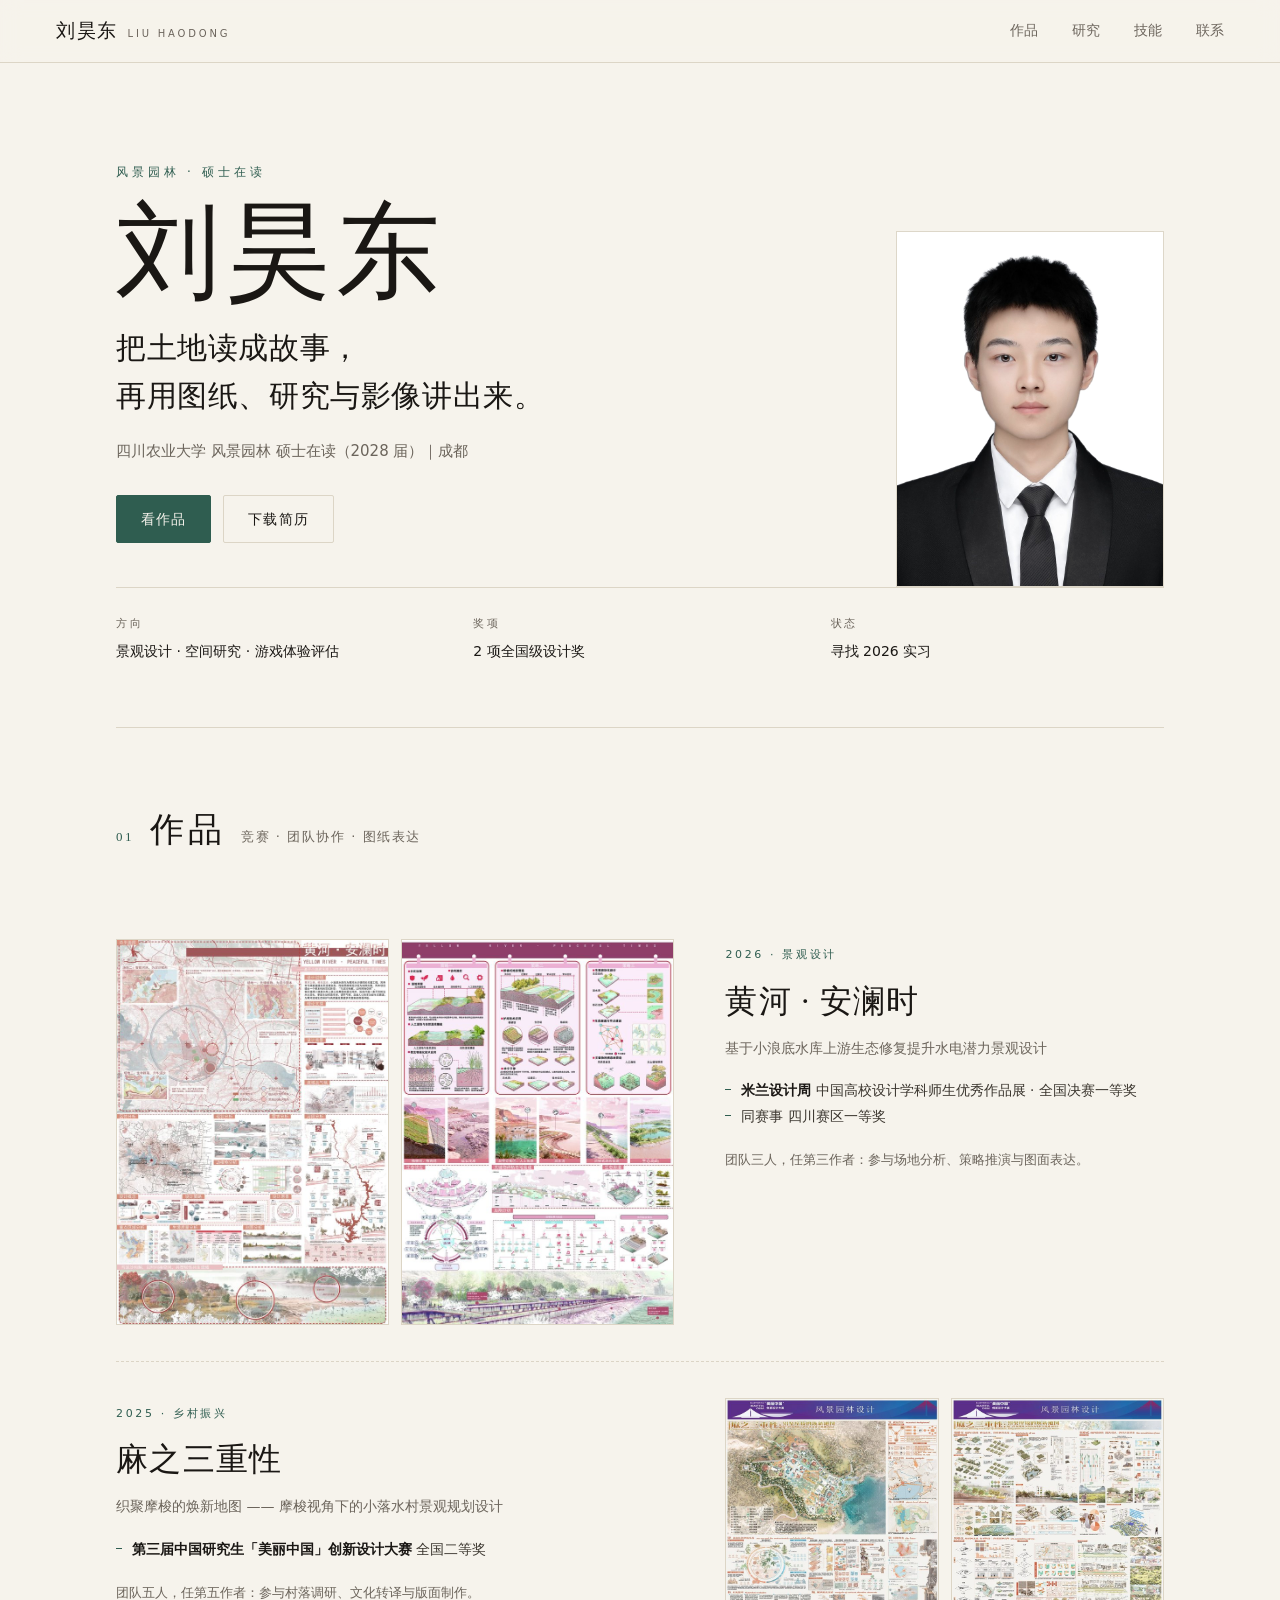
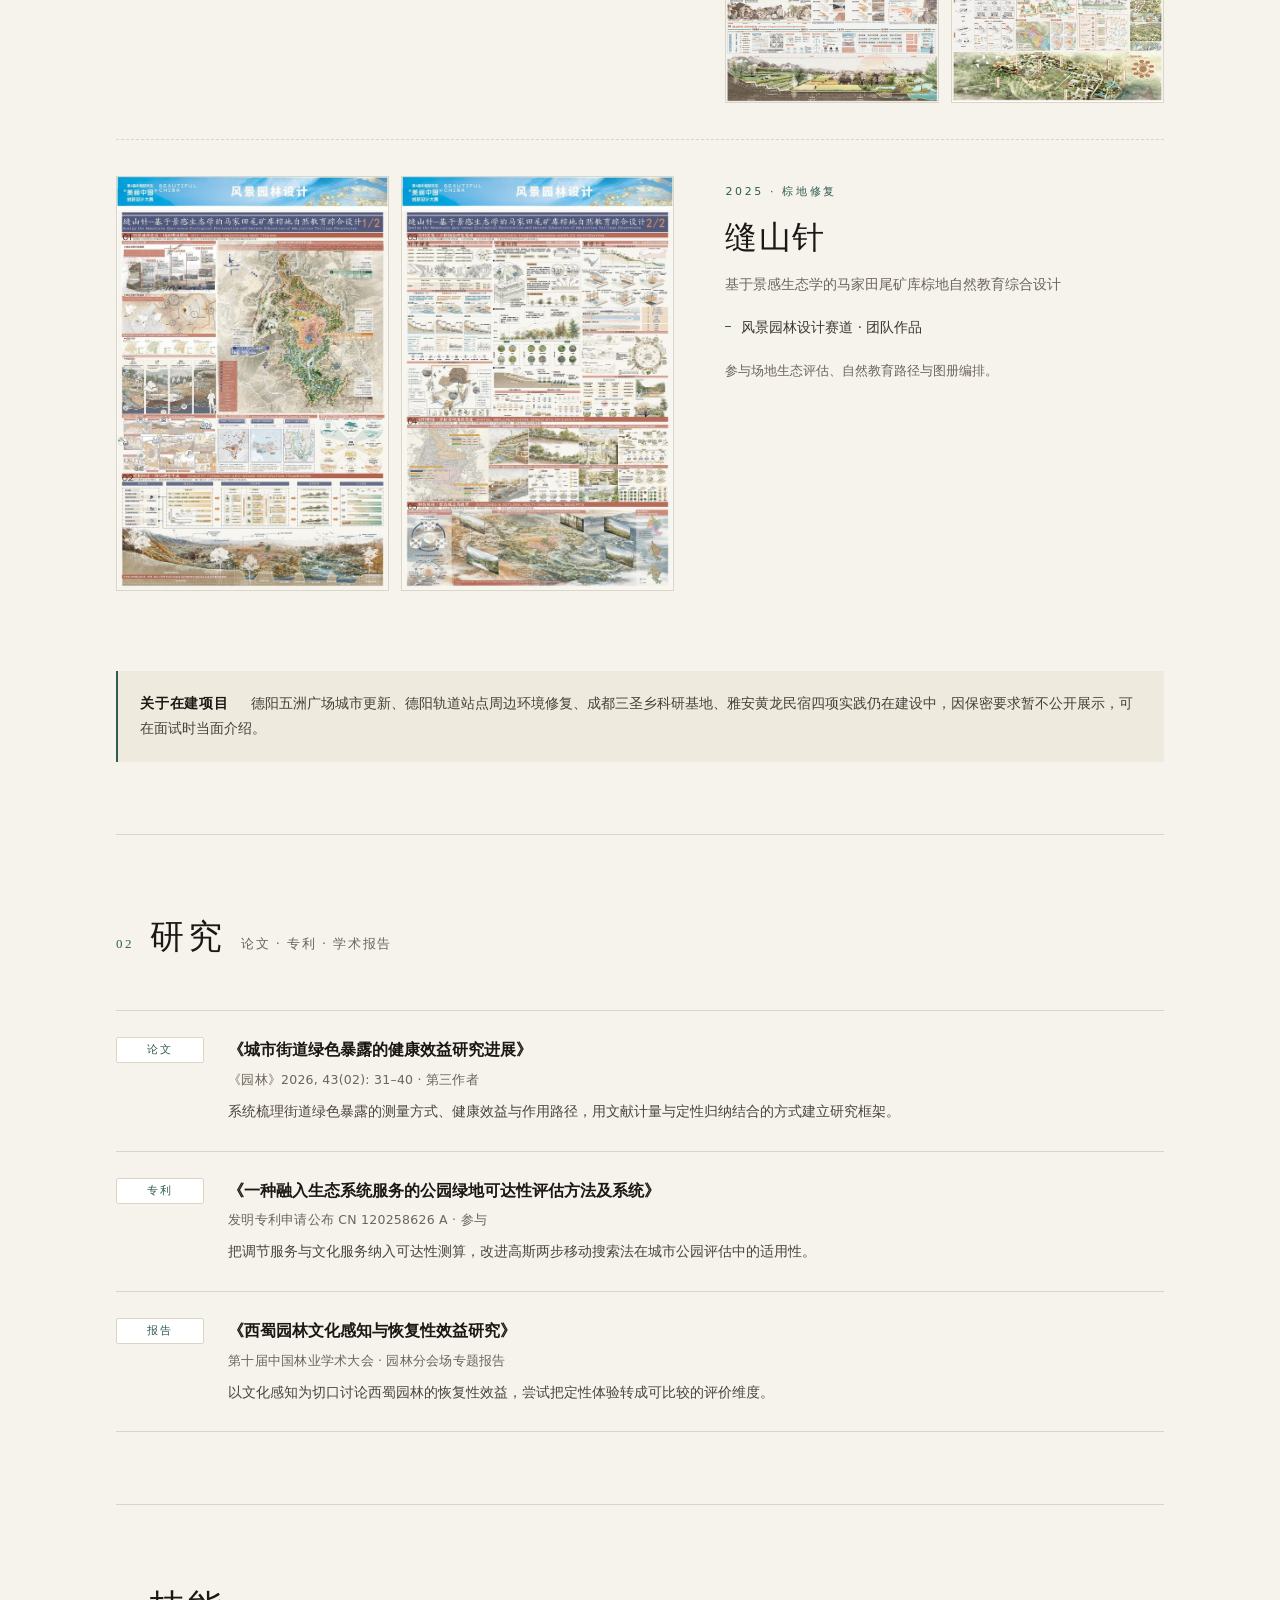
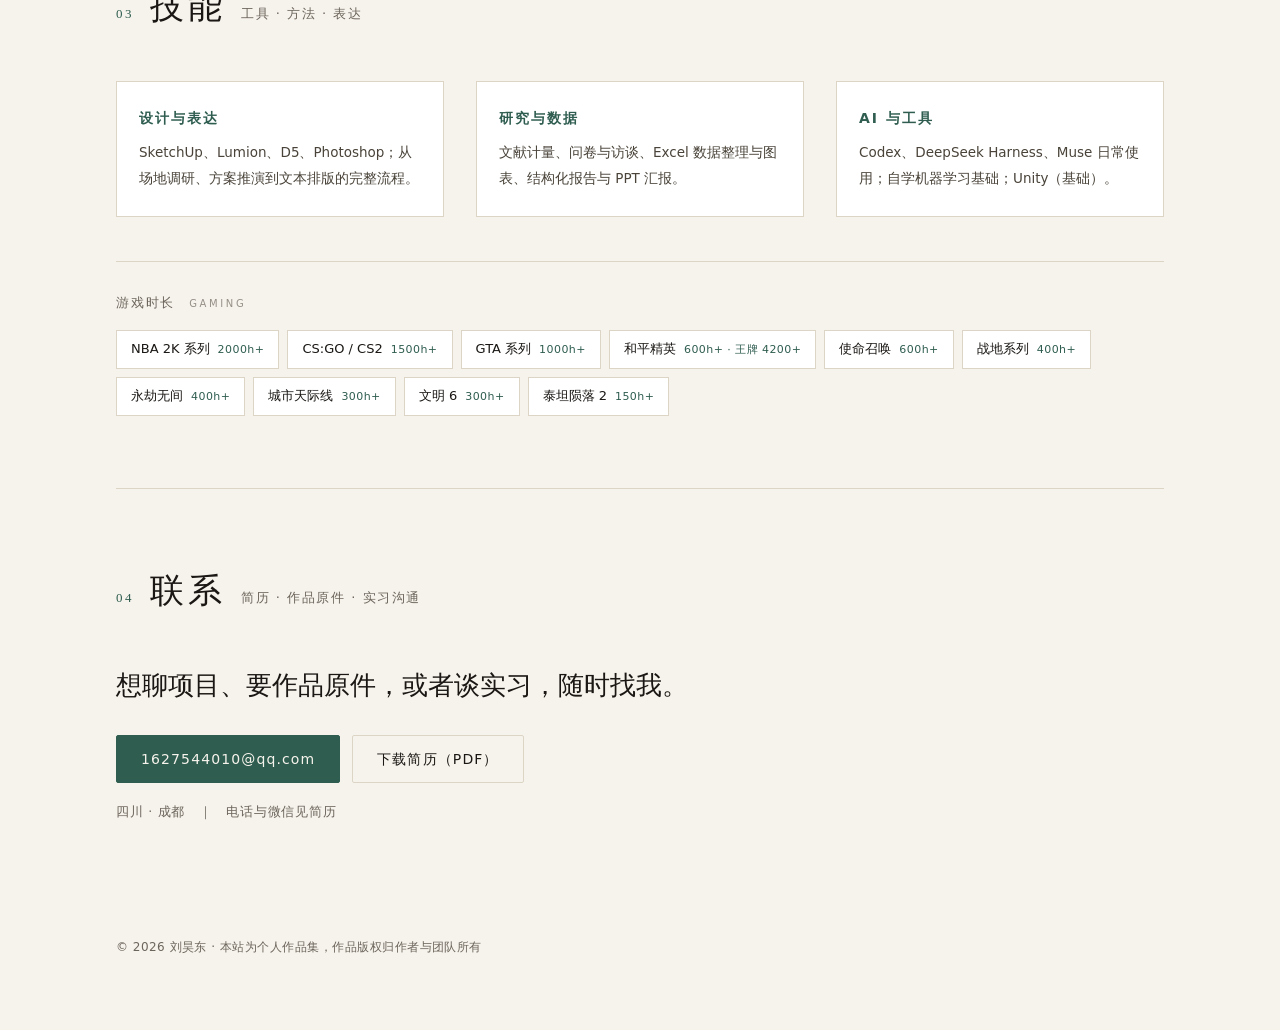
==== index.html @ 8356f374 "Add files via upload" ====
<!DOCTYPE html>
<html lang="zh-CN">
<head>
<meta charset="utf-8">
<meta name="viewport" content="width=device-width, initial-scale=1">
<title>刘昊东｜作品集 · 景观设计 / 空间研究</title>
<meta name="description" content="刘昊东，四川农业大学风景园林硕士在读。米兰设计周全国一等奖、中国研究生「美丽中国」创新设计大赛全国二等奖。作品集与研究成果。">
<meta name="author" content="刘昊东">
<meta property="og:title" content="刘昊东｜作品集">
<meta property="og:description" content="风景园林 · 景观设计 / 空间研究 / 游戏体验评估">
<meta property="og:type" content="website">
<link rel="icon" href="data:image/svg+xml,%3Csvg xmlns='http://www.w3.org/2000/svg' viewBox='0 0 32 32'%3E%3Crect width='32' height='32' fill='%232f5d50'/%3E%3Ctext x='16' y='22' font-size='16' text-anchor='middle' fill='%23f6f3ec' font-family='serif'%3E刘%3C/text%3E%3C/svg%3E">
<link rel="stylesheet" href="assets/css/style.css">
<script>document.documentElement.className += " js";</script>
</head>
<body>

<header class="topbar">
  <a class="brand" href="#top">刘昊东<em>LIU HAODONG</em></a>
  <nav>
    <a href="#works">作品</a>
    <a href="#research">研究</a>
    <a href="#skills">技能</a>
    <a href="#contact">联系</a>
  </nav>
</header>

<main id="top">

  <section class="hero">
    <div class="hero-grid">
      <div class="hero-text">
        <p class="kicker">风景园林 · 硕士在读</p>
        <h1>刘昊东</h1>
        <p class="lede">把土地读成故事，<br>再用图纸、研究与影像讲出来。</p>
        <p class="sub">四川农业大学 风景园林 硕士在读（2028 届）｜成都</p>
        <div class="hero-actions">
          <a class="btn" href="#works">看作品</a>
          <a class="btn ghost" href="assets/resume.pdf">下载简历</a>
        </div>
      </div>
      <figure class="hero-portrait">
        <img src="assets/img/portrait.jpg" alt="刘昊东肖像" width="800" height="1064">
      </figure>
    </div>
    <dl class="facts">
      <div><dt>方向</dt><dd>景观设计 · 空间研究 · 游戏体验评估</dd></div>
      <div><dt>奖项</dt><dd>2 项全国级设计奖</dd></div>
      <div><dt>状态</dt><dd>寻找 2026 实习</dd></div>
    </dl>
  </section>

  <section id="works" class="section">
    <header class="sec-head">
      <span class="num">01</span>
      <h2>作品</h2>
      <p>竞赛 · 团队协作 · 图纸表达</p>
    </header>

    <article class="work reveal">
      <div class="work-media">
        <figure><img src="assets/img/w/huanghe-1.jpg" data-full="assets/img/huanghe-1.jpg" alt="《黄河·安澜时》展板一"></figure>
        <figure><img src="assets/img/w/huanghe-2.jpg" data-full="assets/img/huanghe-2.jpg" alt="《黄河·安澜时》展板二" loading="lazy"></figure>
      </div>
      <div class="work-body">
        <p class="work-year">2026 · 景观设计</p>
        <h3>黄河 · 安澜时</h3>
        <p class="work-sub">基于小浪底水库上游生态修复提升水电潜力景观设计</p>
        <ul class="awards">
          <li><b>米兰设计周</b> 中国高校设计学科师生优秀作品展 · 全国决赛一等奖</li>
          <li>同赛事 四川赛区一等奖</li>
        </ul>
        <p class="work-note">团队三人，任第三作者：参与场地分析、策略推演与图面表达。</p>
      </div>
    </article>

    <article class="work reveal">
      <div class="work-media">
        <figure><img src="assets/img/w/hemp-1.jpg" data-full="assets/img/hemp-1.jpg" alt="《麻之三重性》展板一" loading="lazy"></figure>
        <figure><img src="assets/img/w/hemp-2.jpg" data-full="assets/img/hemp-2.jpg" alt="《麻之三重性》展板二" loading="lazy"></figure>
      </div>
      <div class="work-body">
        <p class="work-year">2025 · 乡村振兴</p>
        <h3>麻之三重性</h3>
        <p class="work-sub">织聚摩梭的焕新地图 —— 摩梭视角下的小落水村景观规划设计</p>
        <ul class="awards">
          <li><b>第三届中国研究生「美丽中国」创新设计大赛</b> 全国二等奖</li>
        </ul>
        <p class="work-note">团队五人，任第五作者：参与村落调研、文化转译与版面制作。</p>
      </div>
    </article>

    <article class="work reveal">
      <div class="work-media">
        <figure><img src="assets/img/w/seam-1.jpg" data-full="assets/img/seam-1.jpg" alt="《缝山针》展板一" loading="lazy"></figure>
        <figure><img src="assets/img/w/seam-2.jpg" data-full="assets/img/seam-2.jpg" alt="《缝山针》展板二" loading="lazy"></figure>
      </div>
      <div class="work-body">
        <p class="work-year">2025 · 棕地修复</p>
        <h3>缝山针</h3>
        <p class="work-sub">基于景感生态学的马家田尾矿库棕地自然教育综合设计</p>
        <ul class="awards">
          <li>风景园林设计赛道 · 团队作品</li>
        </ul>
        <p class="work-note">参与场地生态评估、自然教育路径与图册编排。</p>
      </div>
    </article>

    <p class="notice">
      <b>关于在建项目</b>　德阳五洲广场城市更新、德阳轨道站点周边环境修复、成都三圣乡科研基地、雅安黄龙民宿四项实践仍在建设中，因保密要求暂不公开展示，可在面试时当面介绍。
    </p>
  </section>

  <section id="research" class="section">
    <header class="sec-head">
      <span class="num">02</span>
      <h2>研究</h2>
      <p>论文 · 专利 · 学术报告</p>
    </header>

    <ul class="papers">
      <li class="reveal">
        <span class="tag">论文</span>
        <div>
          <p class="paper-title">《城市街道绿色暴露的健康效益研究进展》</p>
          <p class="paper-meta">《园林》2026, 43(02): 31–40 · 第三作者</p>
          <p class="paper-desc">系统梳理街道绿色暴露的测量方式、健康效益与作用路径，用文献计量与定性归纳结合的方式建立研究框架。</p>
        </div>
      </li>
      <li class="reveal">
        <span class="tag">专利</span>
        <div>
          <p class="paper-title">《一种融入生态系统服务的公园绿地可达性评估方法及系统》</p>
          <p class="paper-meta">发明专利申请公布 CN 120258626 A · 参与</p>
          <p class="paper-desc">把调节服务与文化服务纳入可达性测算，改进高斯两步移动搜索法在城市公园评估中的适用性。</p>
        </div>
      </li>
      <li class="reveal">
        <span class="tag">报告</span>
        <div>
          <p class="paper-title">《西蜀园林文化感知与恢复性效益研究》</p>
          <p class="paper-meta">第十届中国林业学术大会 · 园林分会场专题报告</p>
          <p class="paper-desc">以文化感知为切口讨论西蜀园林的恢复性效益，尝试把定性体验转成可比较的评价维度。</p>
        </div>
      </li>
    </ul>
  </section>

  <section id="skills" class="section">
    <header class="sec-head">
      <span class="num">03</span>
      <h2>技能</h2>
      <p>工具 · 方法 · 表达</p>
    </header>

    <div class="skill-grid">
      <div class="skill reveal">
        <h4>设计与表达</h4>
        <p>SketchUp、Lumion、D5、Photoshop；从场地调研、方案推演到文本排版的完整流程。</p>
      </div>
      <div class="skill reveal">
        <h4>研究与数据</h4>
        <p>文献计量、问卷与访谈、Excel 数据整理与图表、结构化报告与 PPT 汇报。</p>
      </div>
      <div class="skill reveal">
        <h4>AI 与工具</h4>
        <p>Codex、DeepSeek Harness、Muse 日常使用；自学机器学习基础；Unity（基础）。</p>
      </div>
    </div>

    <div class="games reveal">
      <h5>游戏时长 <em>GAMING</em></h5>
      <ul class="chips">
        <li>NBA 2K 系列 <span>2000h+</span></li>
        <li>CS:GO / CS2 <span>1500h+</span></li>
        <li>GTA 系列 <span>1000h+</span></li>
        <li>和平精英 <span>600h+ · 王牌 4200+</span></li>
        <li>使命召唤 <span>600h+</span></li>
        <li>战地系列 <span>400h+</span></li>
        <li>永劫无间 <span>400h+</span></li>
        <li>城市天际线 <span>300h+</span></li>
        <li>文明 6 <span>300h+</span></li>
        <li>泰坦陨落 2 <span>150h+</span></li>
      </ul>
    </div>
  </section>

  <section id="contact" class="section contact">
    <header class="sec-head">
      <span class="num">04</span>
      <h2>联系</h2>
      <p>简历 · 作品原件 · 实习沟通</p>
    </header>
    <p class="contact-lede">想聊项目、要作品原件，或者谈实习，随时找我。</p>
    <div class="contact-actions">
      <a class="btn" href="mailto:1627544010@qq.com">1627544010@qq.com</a>
      <a class="btn ghost" href="assets/resume.pdf">下载简历（PDF）</a>
    </div>
    <p class="contact-meta">四川 · 成都　｜　电话与微信见简历</p>
  </section>

</main>

<footer>
  <p>© 2026 刘昊东 · 本站为个人作品集，作品版权归作者与团队所有</p>
</footer>

<div class="lightbox" id="lightbox" aria-hidden="true">
  <button class="lb-close" aria-label="关闭">×</button>
  <img alt="">
</div>

<script src="assets/js/main.js"></script>
</body>
</html>
---- assets/css/style.css ----
/* ===========================================================
   刘昊东 · 作品集
   静态单页，无依赖，可直接部署到 GitHub Pages
   =========================================================== */

:root{
  --paper:#f6f3ec;
  --paper-2:#efeade;
  --ink:#1a1714;
  --muted:#6c655c;
  --accent:#2f5d50;
  --line:#dcd5c6;
  --serif:"Songti SC","Noto Serif SC","Source Han Serif SC","SimSun",serif;
  --sans:"PingFang SC","Microsoft YaHei","Hiragino Sans GB",system-ui,-apple-system,"Segoe UI",sans-serif;
  --w:1160px;
}

*{box-sizing:border-box}
html{scroll-behavior:smooth}
body{
  margin:0;background:var(--paper);color:var(--ink);
  font-family:var(--sans);font-size:16px;line-height:1.75;
  -webkit-font-smoothing:antialiased;
}
img{display:block;max-width:100%}
a{color:inherit;text-decoration:none}
::selection{background:var(--accent);color:var(--paper)}

/* ---------- 顶栏 ---------- */
.topbar{
  position:sticky;top:0;z-index:50;
  display:flex;align-items:center;justify-content:space-between;
  padding:14px clamp(20px,5vw,56px);
  background:rgba(246,243,236,.86);
  backdrop-filter:saturate(1.2) blur(10px);
  border-bottom:1px solid var(--line);
}
.brand{font-family:var(--serif);font-size:19px;letter-spacing:.08em}
.brand em{
  font-family:var(--sans);font-style:normal;font-size:10px;letter-spacing:.28em;
  color:var(--muted);margin-left:10px;
}
.topbar nav{display:flex;gap:clamp(14px,3vw,34px);font-size:14px}
.topbar nav a{color:var(--muted);padding:4px 0;border-bottom:1px solid transparent;transition:.2s}
.topbar nav a:hover{color:var(--ink);border-bottom-color:var(--accent)}

/* ---------- 容器 ---------- */
main{max-width:var(--w);margin:0 auto;padding:0 clamp(20px,5vw,56px)}

/* ---------- 首屏 ---------- */
.hero{padding:clamp(56px,11vh,120px) 0 clamp(40px,7vh,80px);border-bottom:1px solid var(--line)}
.hero-grid{
  display:grid;grid-template-columns:minmax(0,1fr) 268px;
  gap:clamp(24px,5vw,64px);align-items:end;
}
.hero-portrait{margin:0;justify-self:end;width:100%;max-width:268px;text-align:right}
.hero-portrait img{
  width:100%;height:auto;border:1px solid var(--line);
  filter:grayscale(12%) contrast(1.02);
}
.kicker{
  font-size:12px;letter-spacing:.32em;color:var(--accent);
  text-transform:uppercase;margin:0 0 18px;
}
.hero h1{
  font-family:var(--serif);font-weight:500;
  font-size:clamp(52px,11vw,104px);line-height:.98;letter-spacing:.06em;
  margin:0 0 22px;
}
.lede{
  font-family:var(--serif);
  font-size:clamp(21px,3.2vw,30px);line-height:1.6;margin:0 0 18px;
  letter-spacing:.02em;
}
.sub{color:var(--muted);font-size:15px;margin:0 0 30px}

.hero-actions{display:flex;gap:12px;flex-wrap:wrap;margin-bottom:44px}
.btn{
  display:inline-block;padding:11px 24px;border-radius:2px;
  background:var(--accent);color:var(--paper);font-size:14px;letter-spacing:.08em;
  border:1px solid var(--accent);transition:.22s;
}
.btn:hover{background:#254a40;border-color:#254a40;transform:translateY(-1px)}
.btn.ghost{background:transparent;color:var(--ink);border-color:var(--line)}
.btn.ghost:hover{background:var(--paper-2);border-color:var(--muted);color:var(--ink)}

.facts{
  display:grid;grid-template-columns:repeat(3,1fr);gap:24px;
  margin:0;padding-top:26px;border-top:1px solid var(--line);
}
.facts dt{font-size:11px;letter-spacing:.24em;color:var(--muted);margin-bottom:6px}
.facts dd{margin:0;font-size:14px}

/* ---------- 区块 ---------- */
.section{padding:clamp(56px,8vh,96px) 0;border-bottom:1px solid var(--line)}
.sec-head{display:flex;align-items:baseline;gap:16px;margin-bottom:44px;flex-wrap:wrap}
.sec-head .num{
  font-family:var(--serif);font-size:13px;color:var(--accent);letter-spacing:.2em;
}
.sec-head h2{
  font-family:var(--serif);font-weight:500;font-size:clamp(26px,4vw,34px);
  margin:0;letter-spacing:.1em;
}
.sec-head p{margin:0;color:var(--muted);font-size:13px;letter-spacing:.12em}

/* ---------- 作品 ---------- */
.work{
  display:grid;grid-template-columns:1.12fr .88fr;gap:clamp(24px,4vw,56px);
  align-items:start;padding:36px 0;} 
.work + .work{border-top:1px dashed var(--line)}
.work-media{display:grid;grid-template-columns:1fr 1fr;gap:12px}
.work-media figure{
  margin:0;overflow:hidden;border:1px solid var(--line);background:#fff;
  cursor:zoom-in;
}
.work-media img{
  width:100%;height:auto;transition:transform .5s ease, filter .3s;
}
.work-media figure:hover img{transform:scale(1.03)}
.work-body{padding-top:6px}
.work-year{font-size:11px;letter-spacing:.24em;color:var(--accent);margin:0 0 8px}
.work-body h3{
  font-family:var(--serif);font-weight:500;font-size:clamp(24px,3.4vw,32px);
  margin:0 0 8px;letter-spacing:.04em;
}
.work-sub{margin:0 0 18px;color:var(--muted);font-size:14px;line-height:1.7}
.awards{list-style:none;margin:0 0 18px;padding:0;font-size:13.5px;line-height:1.9}
.awards li{position:relative;padding-left:16px;color:#3a352e}
.awards li::before{content:"";position:absolute;left:0;top:.8em;width:6px;height:1px;background:var(--accent)}
.awards b{font-weight:600;color:var(--ink)}
.work-note{margin:0;font-size:13px;color:var(--muted);line-height:1.8}

/* 交替：偶数作品图在右 */
.work:nth-of-type(even) .work-media{order:2}

/* 保密说明 */
.notice{
  margin:44px 0 0;padding:20px 22px;background:var(--paper-2);
  border-left:2px solid var(--accent);font-size:13.5px;line-height:1.9;color:#45403a;
}
.notice b{display:inline-block;margin-right:8px;color:var(--ink);letter-spacing:.06em}

/* ---------- 研究 ---------- */
.papers{list-style:none;margin:0;padding:0}
.papers li{
  display:grid;grid-template-columns:88px 1fr;gap:24px;
  padding:26px 0;border-top:1px solid var(--line);
}
.papers li:last-child{border-bottom:1px solid var(--line)}
.tag{
  font-size:11px;letter-spacing:.18em;color:var(--accent);
  border:1px solid var(--line);border-radius:2px;
  height:26px;line-height:24px;text-align:center;background:#fff;
}
.paper-title{margin:0 0 6px;font-size:16px;font-weight:600;line-height:1.6}
.paper-meta{margin:0 0 8px;font-size:12.5px;color:var(--muted);letter-spacing:.02em}
.paper-desc{margin:0;font-size:14px;color:#4a443d;line-height:1.85}

/* ---------- 技能 ---------- */
.skill-grid{display:grid;grid-template-columns:repeat(3,1fr);gap:clamp(16px,2.5vw,32px)}
.skill{padding:24px 22px;background:#fff;border:1px solid var(--line)}
.skill h4{margin:0 0 10px;font-size:14px;letter-spacing:.14em;color:var(--accent)}
.skill p{margin:0;font-size:13.5px;line-height:1.9;color:#494339}

.games{margin-top:44px;padding-top:30px;border-top:1px solid var(--line)}
.games h5{margin:0 0 16px;font-size:13px;letter-spacing:.14em;color:var(--muted);font-weight:500}
.games h5 em{font-style:normal;font-size:10px;letter-spacing:.26em;margin-left:8px;opacity:.7}
.chips{list-style:none;margin:0;padding:0;display:flex;flex-wrap:wrap;gap:8px}
.chips li{
  font-size:13px;padding:7px 14px;background:#fff;border:1px solid var(--line);
  display:flex;gap:8px;align-items:baseline;
}
.chips li span{font-size:11px;color:var(--accent);letter-spacing:.04em}

/* ---------- 联系 ---------- */
.contact{border-bottom:none}
.contact-lede{font-family:var(--serif);font-size:clamp(20px,3vw,26px);margin:0 0 26px;line-height:1.7}
.contact-actions{display:flex;gap:12px;flex-wrap:wrap;margin-bottom:18px}
.contact-meta{margin:0;font-size:12.5px;color:var(--muted);letter-spacing:.06em}

footer{
  max-width:var(--w);margin:0 auto;padding:30px clamp(20px,5vw,56px) 60px;
  color:var(--muted);font-size:12px;letter-spacing:.04em;
}

/* ---------- 图片灯箱 ---------- */
.lightbox{
  position:fixed;inset:0;z-index:100;display:none;
  background:rgba(14,12,10,.94);padding:4vh 4vw;
  align-items:center;justify-content:center;
}
.lightbox.on{display:flex}
.lightbox img{max-width:100%;max-height:92vh;box-shadow:0 20px 60px rgba(0,0,0,.5)}
.lb-close{
  position:absolute;top:18px;right:26px;background:none;border:none;
  color:#fff;font-size:34px;line-height:1;cursor:pointer;opacity:.7;
}
.lb-close:hover{opacity:1}

/* ---------- 出现动画（仅在 JS 可用时隐藏，避免无脚本时内容不可见） ---------- */
.js .reveal{opacity:0;transform:translateY(18px);transition:opacity .7s ease,transform .7s ease}
.js .reveal.in{opacity:1;transform:none}

/* ---------- 响应式 ---------- */
@media (max-width:900px){
  .hero-grid{grid-template-columns:1fr;align-items:start}
  .hero-portrait{order:-1;justify-self:start;max-width:180px;margin-bottom:6px}
  .work{grid-template-columns:1fr;gap:20px}
  .work:nth-of-type(even) .work-media{order:0}
  .facts{grid-template-columns:1fr;gap:14px}
  .skill-grid{grid-template-columns:1fr}
  .papers li{grid-template-columns:1fr;gap:10px}
  .tag{width:88px}
}
@media (max-width:560px){
  .topbar{display:block;padding:10px 18px}
  .brand{display:block;margin-bottom:4px}
  .topbar nav{display:flex;justify-content:space-between;gap:0;font-size:12.5px;width:auto}
  .brand em{display:none}
  .hero h1{letter-spacing:.02em}
  .work-media{grid-template-columns:1fr}
  .work-media figure:last-child{display:none}
}

@media (prefers-reduced-motion:reduce){
  html{scroll-behavior:auto}
  .reveal{opacity:1;transform:none;transition:none}
  .work-media img{transition:none}
}

/* ---------- 打印 ---------- */
@media print{
  .topbar,.hero-actions,.lightbox,footer{display:none}
  body{background:#fff}
  .work{page-break-inside:avoid}
  .reveal{opacity:1;transform:none}
}
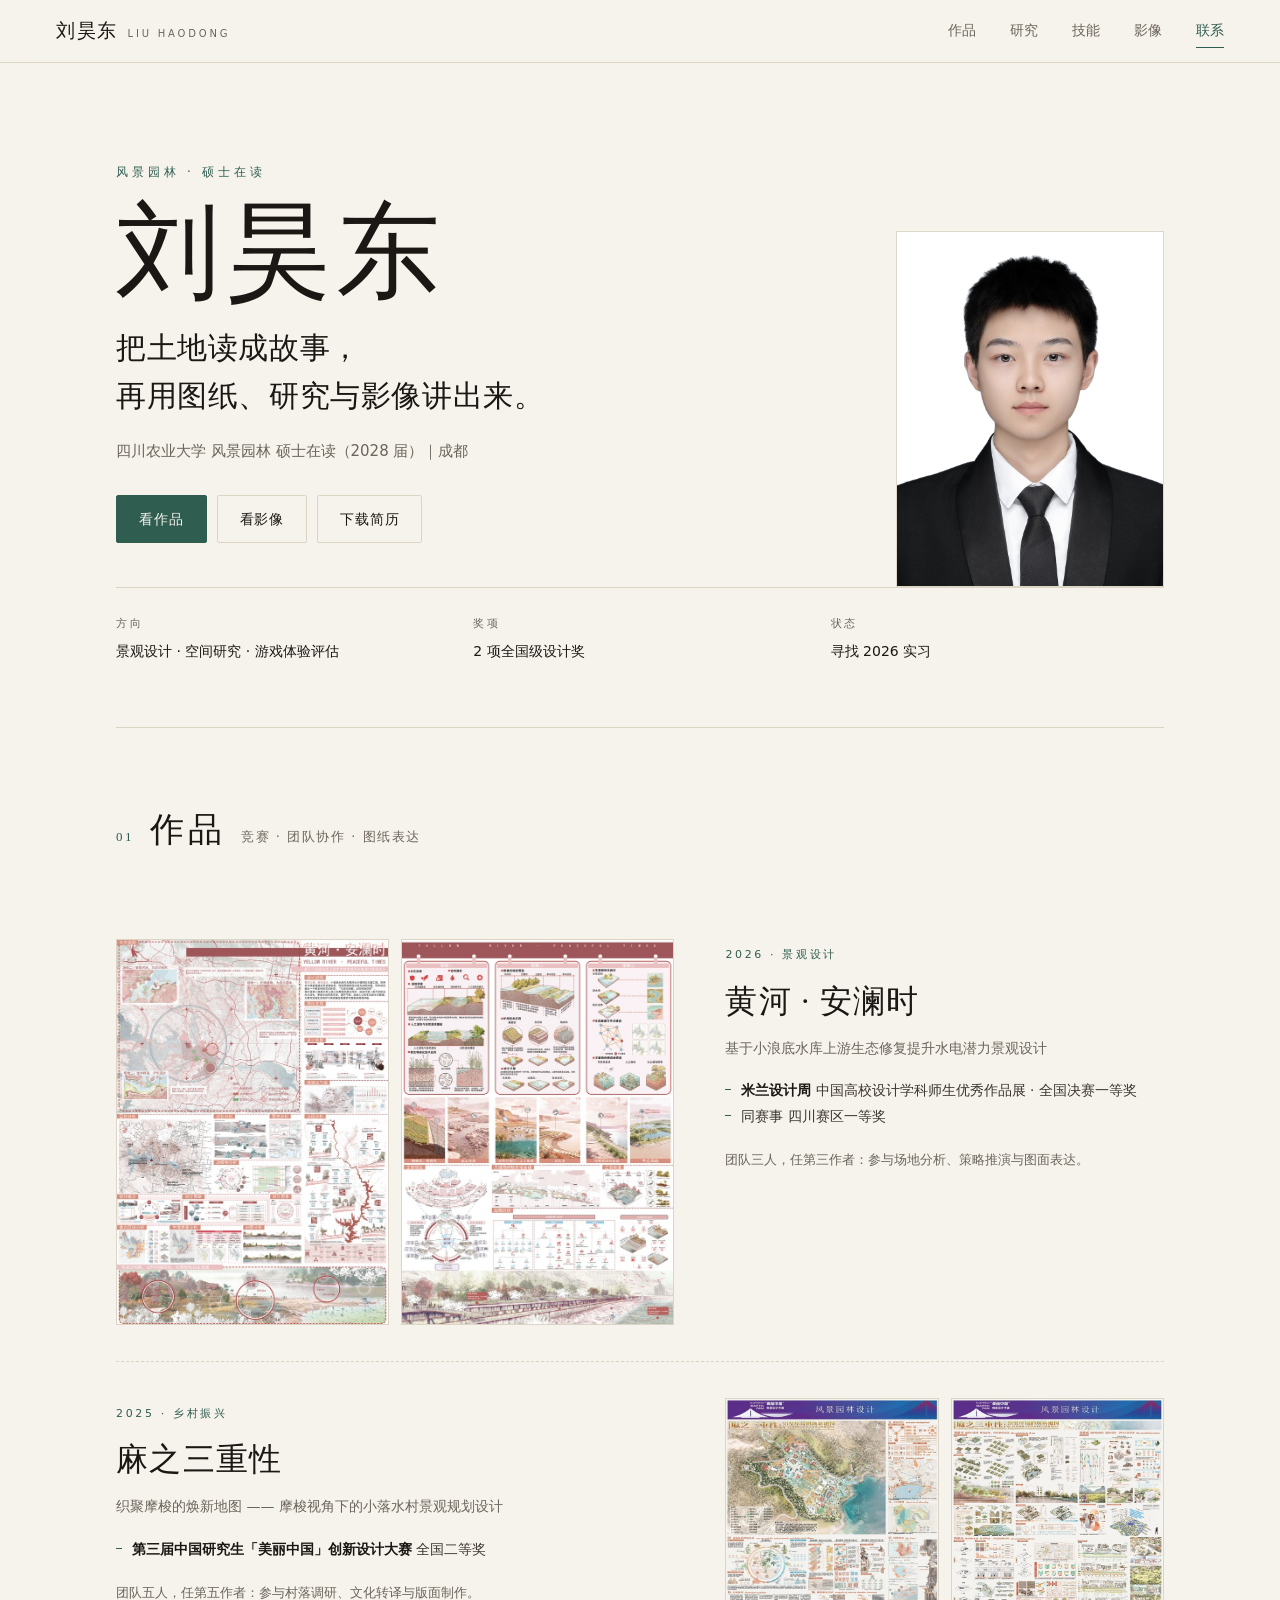
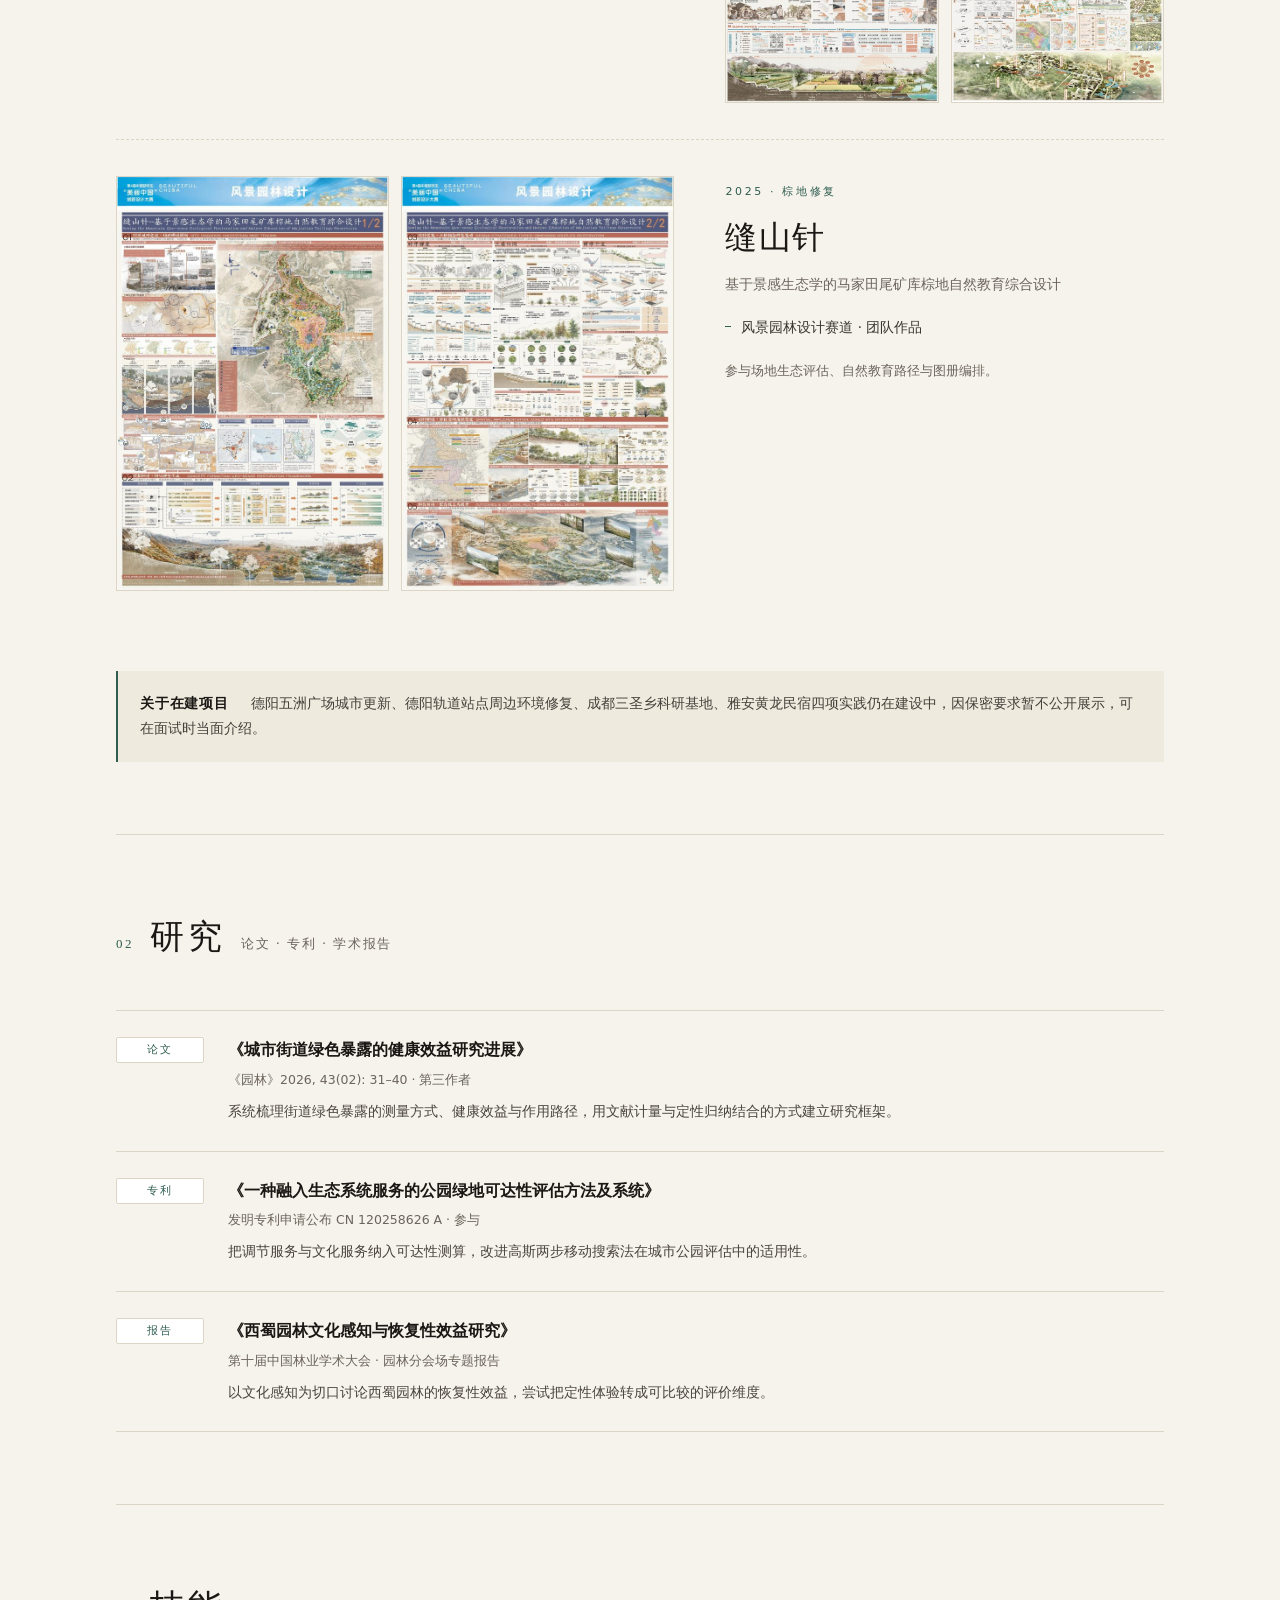
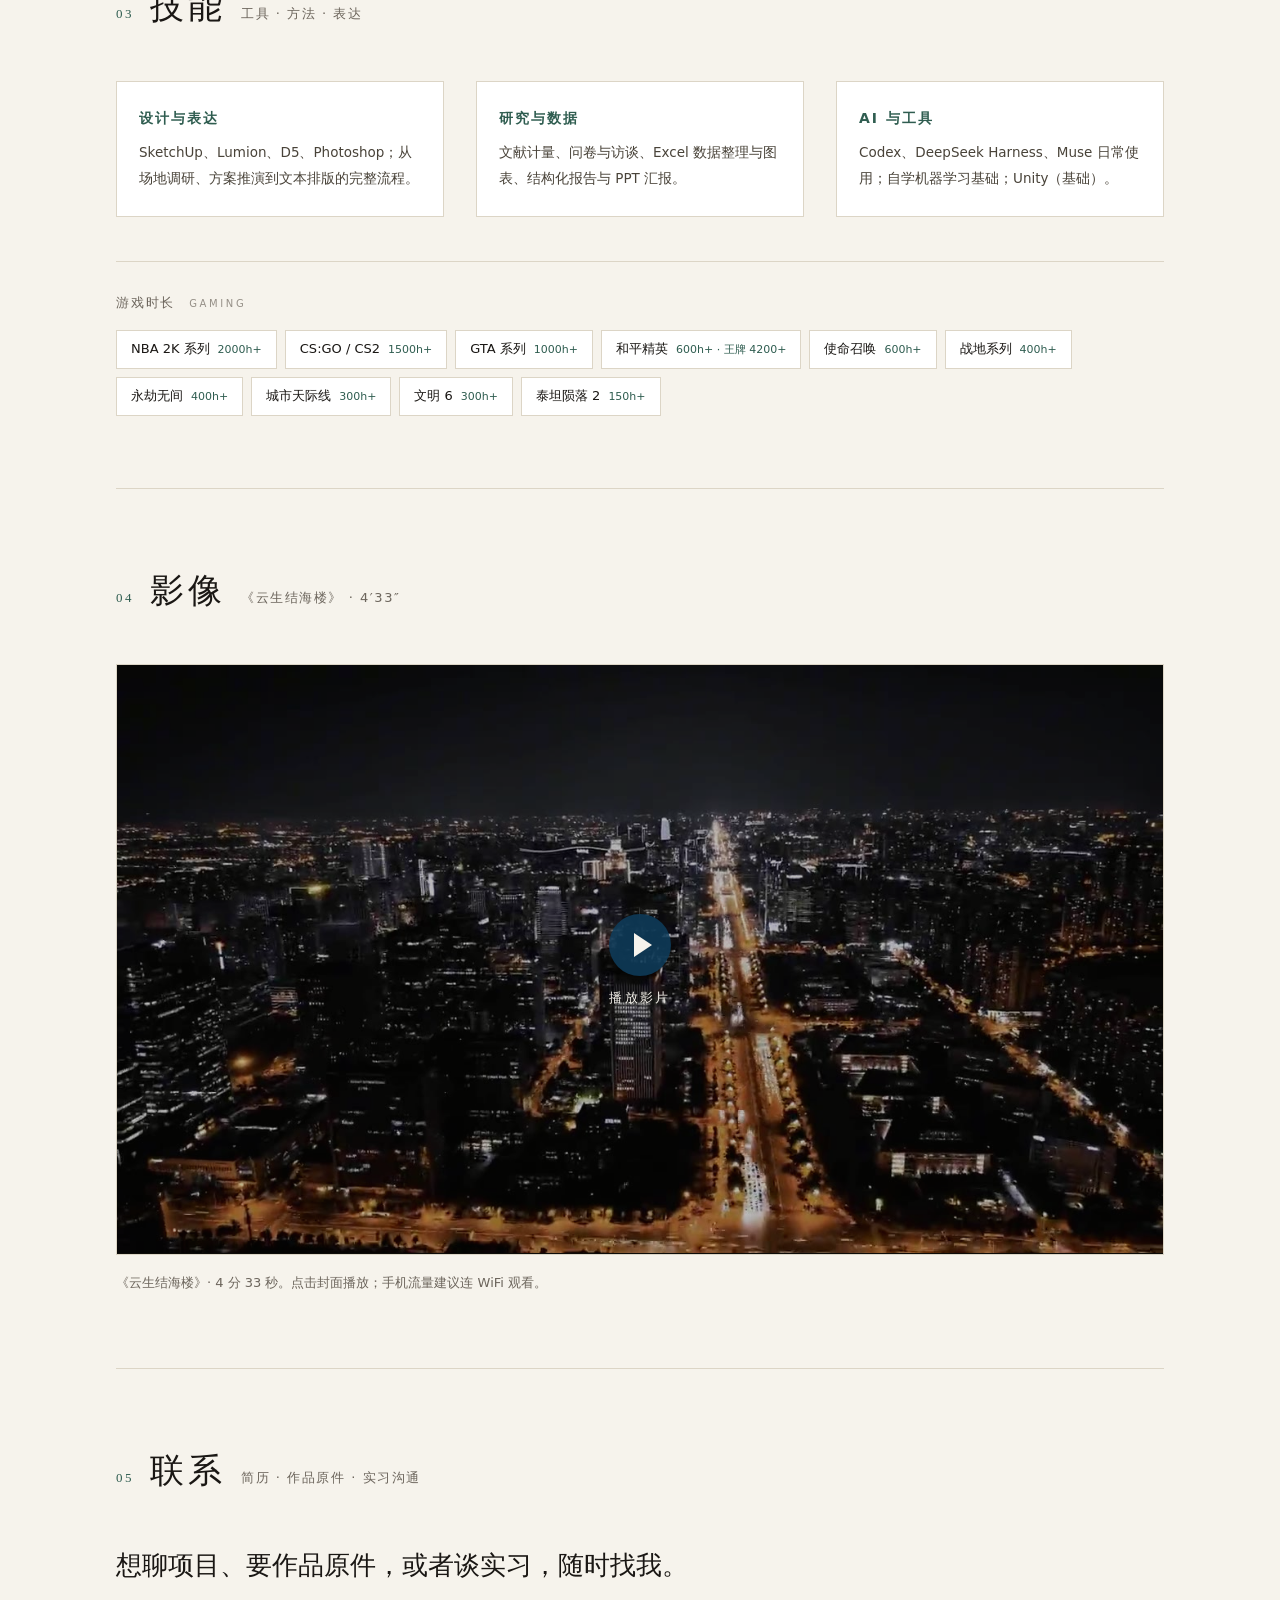
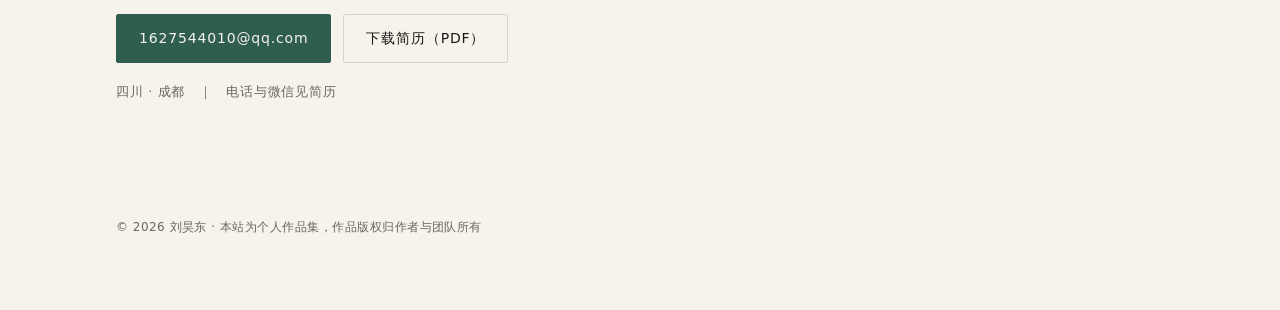
==== commit c1af9491: "Add files via upload" ====
--- a/index.html
+++ b/index.html
@@ -1,10 +1,10 @@
-<!DOCTYPE html>
+﻿<!DOCTYPE html>
 <html lang="zh-CN">
 <head>
 <meta charset="utf-8">
 <meta name="viewport" content="width=device-width, initial-scale=1">
-<title>刘昊东｜作品集 · 景观设计 / 空间研究</title>
-<meta name="description" content="刘昊东，四川农业大学风景园林硕士在读。米兰设计周全国一等奖、中国研究生「美丽中国」创新设计大赛全国二等奖。作品集与研究成果。">
+<title>刘昊东｜作品集 · 景观设计 / 空间研究 / 影像</title>
+<meta name="description" content="刘昊东，四川农业大学风景园林硕士在读。米兰设计周全国一等奖、中国研究生「美丽中国」创新设计大赛全国二等奖。作品集、研究与影像。">
 <meta name="author" content="刘昊东">
 <meta property="og:title" content="刘昊东｜作品集">
 <meta property="og:description" content="风景园林 · 景观设计 / 空间研究 / 游戏体验评估">
@@ -15,12 +15,15 @@
 </head>
 <body>
 
+<div class="progress" aria-hidden="true"><span id="progressBar"></span></div>
+
 <header class="topbar">
   <a class="brand" href="#top">刘昊东<em>LIU HAODONG</em></a>
-  <nav>
+  <nav id="nav">
     <a href="#works">作品</a>
     <a href="#research">研究</a>
     <a href="#skills">技能</a>
+    <a href="#film">影像</a>
     <a href="#contact">联系</a>
   </nav>
 </header>
@@ -36,10 +39,11 @@
         <p class="sub">四川农业大学 风景园林 硕士在读（2028 届）｜成都</p>
         <div class="hero-actions">
           <a class="btn" href="#works">看作品</a>
+          <a class="btn ghost" href="#film">看影像</a>
           <a class="btn ghost" href="assets/resume.pdf">下载简历</a>
         </div>
       </div>
-      <figure class="hero-portrait">
+      <figure class="hero-portrait" data-parallax>
         <img src="assets/img/portrait.jpg" alt="刘昊东肖像" width="800" height="1064">
       </figure>
     </div>
@@ -59,8 +63,14 @@
 
     <article class="work reveal">
       <div class="work-media">
-        <figure><img src="assets/img/w/huanghe-1.jpg" data-full="assets/img/huanghe-1.jpg" alt="《黄河·安澜时》展板一"></figure>
-        <figure><img src="assets/img/w/huanghe-2.jpg" data-full="assets/img/huanghe-2.jpg" alt="《黄河·安澜时》展板二" loading="lazy"></figure>
+        <figure class="zoom" data-gallery="huanghe" data-full="assets/img/huanghe-1.jpg" data-caption="《黄河·安澜时》展板一 · 总平面与策略">
+          <img src="assets/img/w/huanghe-1.jpg" alt="《黄河·安澜时》展板一" loading="lazy">
+          <figcaption>展板一</figcaption>
+        </figure>
+        <figure class="zoom" data-gallery="huanghe" data-full="assets/img/huanghe-2.jpg" data-caption="《黄河·安澜时》展板二 · 分区与护岸技术">
+          <img src="assets/img/w/huanghe-2.jpg" alt="《黄河·安澜时》展板二" loading="lazy">
+          <figcaption>展板二</figcaption>
+        </figure>
       </div>
       <div class="work-body">
         <p class="work-year">2026 · 景观设计</p>
@@ -76,8 +86,14 @@
 
     <article class="work reveal">
       <div class="work-media">
-        <figure><img src="assets/img/w/hemp-1.jpg" data-full="assets/img/hemp-1.jpg" alt="《麻之三重性》展板一" loading="lazy"></figure>
-        <figure><img src="assets/img/w/hemp-2.jpg" data-full="assets/img/hemp-2.jpg" alt="《麻之三重性》展板二" loading="lazy"></figure>
+        <figure class="zoom" data-gallery="hemp" data-full="assets/img/hemp-1.jpg" data-caption="《麻之三重性》展板一">
+          <img src="assets/img/w/hemp-1.jpg" alt="《麻之三重性》展板一" loading="lazy">
+          <figcaption>展板一</figcaption>
+        </figure>
+        <figure class="zoom" data-gallery="hemp" data-full="assets/img/hemp-2.jpg" data-caption="《麻之三重性》展板二">
+          <img src="assets/img/w/hemp-2.jpg" alt="《麻之三重性》展板二" loading="lazy">
+          <figcaption>展板二</figcaption>
+        </figure>
       </div>
       <div class="work-body">
         <p class="work-year">2025 · 乡村振兴</p>
@@ -92,8 +108,14 @@
 
     <article class="work reveal">
       <div class="work-media">
-        <figure><img src="assets/img/w/seam-1.jpg" data-full="assets/img/seam-1.jpg" alt="《缝山针》展板一" loading="lazy"></figure>
-        <figure><img src="assets/img/w/seam-2.jpg" data-full="assets/img/seam-2.jpg" alt="《缝山针》展板二" loading="lazy"></figure>
+        <figure class="zoom" data-gallery="seam" data-full="assets/img/seam-1.jpg" data-caption="《缝山针》展板一">
+          <img src="assets/img/w/seam-1.jpg" alt="《缝山针》展板一" loading="lazy">
+          <figcaption>展板一</figcaption>
+        </figure>
+        <figure class="zoom" data-gallery="seam" data-full="assets/img/seam-2.jpg" data-caption="《缝山针》展板二">
+          <img src="assets/img/w/seam-2.jpg" alt="《缝山针》展板二" loading="lazy">
+          <figcaption>展板二</figcaption>
+        </figure>
       </div>
       <div class="work-body">
         <p class="work-year">2025 · 棕地修复</p>
@@ -185,9 +207,29 @@
     </div>
   </section>
 
+  <section id="film" class="section">
+    <header class="sec-head">
+      <span class="num">04</span>
+      <h2>影像</h2>
+      <p>《云生结海楼》 · 4′33″</p>
+    </header>
+
+    <div class="film reveal" id="filmWrap">
+      <video id="filmVideo" poster="assets/video/poster.jpg" preload="none" playsinline>
+        <source src="assets/video/yunsheng.mp4" type="video/mp4">
+        你的浏览器不支持视频播放。
+      </video>
+      <button class="film-play" id="filmPlay" aria-label="播放影片">
+        <svg viewBox="0 0 64 64" aria-hidden="true"><circle cx="32" cy="32" r="31" fill="rgba(15,61,92,.86)"/><path d="M26 20l18 12-18 12z" fill="#f6f3ec"/></svg>
+        <span>播放影片</span>
+      </button>
+    </div>
+    <p class="film-note">《云生结海楼》· 4 分 33 秒。点击封面播放；手机流量建议连 WiFi 观看。</p>
+  </section>
+
   <section id="contact" class="section contact">
     <header class="sec-head">
-      <span class="num">04</span>
+      <span class="num">05</span>
       <h2>联系</h2>
       <p>简历 · 作品原件 · 实习沟通</p>
     </header>
@@ -205,11 +247,18 @@
   <p>© 2026 刘昊东 · 本站为个人作品集，作品版权归作者与团队所有</p>
 </footer>
 
-<div class="lightbox" id="lightbox" aria-hidden="true">
+<div class="lightbox" id="lightbox" aria-hidden="true" role="dialog" aria-label="作品图预览">
+  <button class="lb-btn lb-prev" aria-label="上一张">‹</button>
+  <figure class="lb-stage">
+    <img alt="">
+    <figcaption></figcaption>
+  </figure>
+  <button class="lb-btn lb-next" aria-label="下一张">›</button>
   <button class="lb-close" aria-label="关闭">×</button>
-  <img alt="">
+  <span class="lb-count"></span>
 </div>
 
 <script src="assets/js/main.js"></script>
 </body>
 </html>
+
--- a/assets/css/style.css
+++ b/assets/css/style.css
@@ -1,6 +1,6 @@
 /* ===========================================================
    刘昊东 · 作品集
-   静态单页，无依赖，可直接部署到 GitHub Pages
+   纯静态，无依赖，可直接部署 GitHub Pages
    =========================================================== */
 
 :root{
@@ -9,6 +9,7 @@
   --ink:#1a1714;
   --muted:#6c655c;
   --accent:#2f5d50;
+  --accent-2:#0f3d5c;
   --line:#dcd5c6;
   --serif:"Songti SC","Noto Serif SC","Source Han Serif SC","SimSun",serif;
   --sans:"PingFang SC","Microsoft YaHei","Hiragino Sans GB",system-ui,-apple-system,"Segoe UI",sans-serif;
@@ -26,12 +27,19 @@
 a{color:inherit;text-decoration:none}
 ::selection{background:var(--accent);color:var(--paper)}
 
+/* ---------- 阅读进度条 ---------- */
+.progress{position:fixed;top:0;left:0;right:0;height:2px;z-index:60;background:transparent}
+.progress span{
+  display:block;height:100%;width:100%;background:var(--accent);
+  transform:scaleX(0);transform-origin:0 50%;transition:transform .1s linear;
+}
+
 /* ---------- 顶栏 ---------- */
 .topbar{
   position:sticky;top:0;z-index:50;
   display:flex;align-items:center;justify-content:space-between;
   padding:14px clamp(20px,5vw,56px);
-  background:rgba(246,243,236,.86);
+  background:rgba(246,243,236,.88);
   backdrop-filter:saturate(1.2) blur(10px);
   border-bottom:1px solid var(--line);
 }
@@ -41,8 +49,12 @@
   color:var(--muted);margin-left:10px;
 }
 .topbar nav{display:flex;gap:clamp(14px,3vw,34px);font-size:14px}
-.topbar nav a{color:var(--muted);padding:4px 0;border-bottom:1px solid transparent;transition:.2s}
+.topbar nav a{
+  color:var(--muted);padding:4px 0;border-bottom:1px solid transparent;
+  transition:color .2s,border-color .2s;
+}
 .topbar nav a:hover{color:var(--ink);border-bottom-color:var(--accent)}
+.topbar nav a.active{color:var(--accent);border-bottom-color:var(--accent)}
 
 /* ---------- 容器 ---------- */
 main{max-width:var(--w);margin:0 auto;padding:0 clamp(20px,5vw,56px)}
@@ -53,11 +65,13 @@
   display:grid;grid-template-columns:minmax(0,1fr) 268px;
   gap:clamp(24px,5vw,64px);align-items:end;
 }
-.hero-portrait{margin:0;justify-self:end;width:100%;max-width:268px;text-align:right}
+.hero-portrait{margin:0;justify-self:end;width:100%;max-width:268px;will-change:transform}
 .hero-portrait img{
   width:100%;height:auto;border:1px solid var(--line);
-  filter:grayscale(12%) contrast(1.02);
-}
+  filter:grayscale(10%) contrast(1.02);
+  transition:transform .45s cubic-bezier(.2,.7,.3,1);
+}
+.hero-portrait:hover img{transform:translateY(-4px)}
 .kicker{
   font-size:12px;letter-spacing:.32em;color:var(--accent);
   text-transform:uppercase;margin:0 0 18px;
@@ -69,16 +83,16 @@
 }
 .lede{
   font-family:var(--serif);
-  font-size:clamp(21px,3.2vw,30px);line-height:1.6;margin:0 0 18px;
-  letter-spacing:.02em;
+  font-size:clamp(21px,3.2vw,30px);line-height:1.6;margin:0 0 18px;letter-spacing:.02em;
 }
 .sub{color:var(--muted);font-size:15px;margin:0 0 30px}
 
-.hero-actions{display:flex;gap:12px;flex-wrap:wrap;margin-bottom:44px}
+.hero-actions{display:flex;gap:10px;flex-wrap:wrap;margin-bottom:44px}
 .btn{
-  display:inline-block;padding:11px 24px;border-radius:2px;
-  background:var(--accent);color:var(--paper);font-size:14px;letter-spacing:.08em;
-  border:1px solid var(--accent);transition:.22s;
+  display:inline-block;padding:11px 22px;border-radius:2px;
+  background:var(--accent);color:var(--paper);font-size:14px;letter-spacing:.06em;
+  border:1px solid var(--accent);
+  transition:background .22s,border-color .22s,transform .22s,color .22s;
 }
 .btn:hover{background:#254a40;border-color:#254a40;transform:translateY(-1px)}
 .btn.ghost{background:transparent;color:var(--ink);border-color:var(--line)}
@@ -94,9 +108,7 @@
 /* ---------- 区块 ---------- */
 .section{padding:clamp(56px,8vh,96px) 0;border-bottom:1px solid var(--line)}
 .sec-head{display:flex;align-items:baseline;gap:16px;margin-bottom:44px;flex-wrap:wrap}
-.sec-head .num{
-  font-family:var(--serif);font-size:13px;color:var(--accent);letter-spacing:.2em;
-}
+.sec-head .num{font-family:var(--serif);font-size:13px;color:var(--accent);letter-spacing:.2em}
 .sec-head h2{
   font-family:var(--serif);font-weight:500;font-size:clamp(26px,4vw,34px);
   margin:0;letter-spacing:.1em;
@@ -106,17 +118,31 @@
 /* ---------- 作品 ---------- */
 .work{
   display:grid;grid-template-columns:1.12fr .88fr;gap:clamp(24px,4vw,56px);
-  align-items:start;padding:36px 0;} 
+  align-items:start;padding:36px 0;
+}
 .work + .work{border-top:1px dashed var(--line)}
 .work-media{display:grid;grid-template-columns:1fr 1fr;gap:12px}
 .work-media figure{
-  margin:0;overflow:hidden;border:1px solid var(--line);background:#fff;
-  cursor:zoom-in;
-}
-.work-media img{
-  width:100%;height:auto;transition:transform .5s ease, filter .3s;
-}
-.work-media figure:hover img{transform:scale(1.03)}
+  position:relative;margin:0;overflow:hidden;border:1px solid var(--line);
+  background:#fff;cursor:zoom-in;
+}
+.work-media img{width:100%;height:auto;transition:transform .55s cubic-bezier(.2,.7,.3,1),filter .4s}
+.work-media figure:hover img{transform:scale(1.04)}
+.work-media figcaption{
+  position:absolute;left:10px;bottom:10px;
+  font-size:11px;letter-spacing:.1em;color:var(--paper);
+  background:rgba(15,61,92,.82);padding:3px 9px;border-radius:2px;
+  opacity:0;transform:translateY(6px);transition:.3s;
+}
+.work-media figure:hover figcaption{opacity:1;transform:none}
+.work-media figure::after{
+  content:"点击查看";position:absolute;right:10px;top:10px;
+  font-size:11px;letter-spacing:.08em;color:var(--ink);
+  background:rgba(246,243,236,.92);padding:3px 9px;border-radius:2px;
+  opacity:0;transition:.3s;
+}
+.work-media figure:hover::after{opacity:1}
+
 .work-body{padding-top:6px}
 .work-year{font-size:11px;letter-spacing:.24em;color:var(--accent);margin:0 0 8px}
 .work-body h3{
@@ -130,7 +156,6 @@
 .awards b{font-weight:600;color:var(--ink)}
 .work-note{margin:0;font-size:13px;color:var(--muted);line-height:1.8}
 
-/* 交替：偶数作品图在右 */
 .work:nth-of-type(even) .work-media{order:2}
 
 /* 保密说明 */
@@ -145,20 +170,26 @@
 .papers li{
   display:grid;grid-template-columns:88px 1fr;gap:24px;
   padding:26px 0;border-top:1px solid var(--line);
+  transition:background .25s;
 }
 .papers li:last-child{border-bottom:1px solid var(--line)}
+.papers li:hover{background:rgba(255,255,255,.55)}
 .tag{
   font-size:11px;letter-spacing:.18em;color:var(--accent);
   border:1px solid var(--line);border-radius:2px;
   height:26px;line-height:24px;text-align:center;background:#fff;
 }
 .paper-title{margin:0 0 6px;font-size:16px;font-weight:600;line-height:1.6}
-.paper-meta{margin:0 0 8px;font-size:12.5px;color:var(--muted);letter-spacing:.02em}
+.paper-meta{margin:0 0 8px;font-size:12.5px;color:var(--muted)}
 .paper-desc{margin:0;font-size:14px;color:#4a443d;line-height:1.85}
 
 /* ---------- 技能 ---------- */
 .skill-grid{display:grid;grid-template-columns:repeat(3,1fr);gap:clamp(16px,2.5vw,32px)}
-.skill{padding:24px 22px;background:#fff;border:1px solid var(--line)}
+.skill{
+  padding:24px 22px;background:#fff;border:1px solid var(--line);
+  transition:transform .3s,border-color .3s,box-shadow .3s;
+}
+.skill:hover{transform:translateY(-3px);border-color:#c9c0ad;box-shadow:0 10px 24px rgba(26,23,20,.06)}
 .skill h4{margin:0 0 10px;font-size:14px;letter-spacing:.14em;color:var(--accent)}
 .skill p{margin:0;font-size:13.5px;line-height:1.9;color:#494339}
 
@@ -169,8 +200,26 @@
 .chips li{
   font-size:13px;padding:7px 14px;background:#fff;border:1px solid var(--line);
   display:flex;gap:8px;align-items:baseline;
-}
-.chips li span{font-size:11px;color:var(--accent);letter-spacing:.04em}
+  transition:border-color .25s,transform .25s;
+}
+.chips li:hover{border-color:var(--accent);transform:translateY(-2px)}
+.chips li span{font-size:11px;color:var(--accent)}
+
+/* ---------- 影像 ---------- */
+.film{position:relative;background:#0e0c0a;border:1px solid var(--line);overflow:hidden}
+.film video{display:block;width:100%;height:auto;background:#0e0c0a}
+.film-play{
+  position:absolute;inset:0;display:flex;flex-direction:column;
+  align-items:center;justify-content:center;gap:12px;
+  background:rgba(14,12,10,.28);border:none;cursor:pointer;
+  color:var(--paper);font-family:var(--sans);font-size:13px;letter-spacing:.18em;
+  transition:background .3s,opacity .3s;
+}
+.film-play svg{width:64px;height:64px;transition:transform .3s}
+.film-play:hover{background:rgba(14,12,10,.42)}
+.film-play:hover svg{transform:scale(1.06)}
+.film.playing .film-play{opacity:0;pointer-events:none}
+.film-note{margin:16px 0 0;font-size:13px;color:var(--muted);line-height:1.9;max-width:70ch}
 
 /* ---------- 联系 ---------- */
 .contact{border-bottom:none}
@@ -183,21 +232,39 @@
   color:var(--muted);font-size:12px;letter-spacing:.04em;
 }
 
-/* ---------- 图片灯箱 ---------- */
+/* ---------- 灯箱 ---------- */
 .lightbox{
   position:fixed;inset:0;z-index:100;display:none;
-  background:rgba(14,12,10,.94);padding:4vh 4vw;
-  align-items:center;justify-content:center;
+  background:rgba(14,12,10,.95);
+  align-items:center;justify-content:center;padding:4vh 5vw;
 }
 .lightbox.on{display:flex}
-.lightbox img{max-width:100%;max-height:92vh;box-shadow:0 20px 60px rgba(0,0,0,.5)}
+.lb-stage{margin:0;display:flex;flex-direction:column;align-items:center;gap:12px;max-height:100%}
+.lb-stage img{
+  max-width:100%;max-height:84vh;box-shadow:0 24px 70px rgba(0,0,0,.55);
+  animation:lbIn .25s ease;
+}
+@keyframes lbIn{from{opacity:0;transform:scale(.985)}to{opacity:1;transform:none}}
+.lb-stage figcaption{color:#d8d2c6;font-size:12.5px;letter-spacing:.06em}
+.lb-btn{
+  position:absolute;top:50%;transform:translateY(-50%);
+  background:none;border:none;color:#f6f3ec;font-size:44px;line-height:1;
+  padding:10px 16px;cursor:pointer;opacity:.55;transition:opacity .2s;
+}
+.lb-btn:hover{opacity:1}
+.lb-prev{left:2vw}
+.lb-next{right:2vw}
 .lb-close{
-  position:absolute;top:18px;right:26px;background:none;border:none;
-  color:#fff;font-size:34px;line-height:1;cursor:pointer;opacity:.7;
+  position:absolute;top:14px;right:22px;background:none;border:none;
+  color:#fff;font-size:32px;line-height:1;cursor:pointer;opacity:.65;
 }
 .lb-close:hover{opacity:1}
-
-/* ---------- 出现动画（仅在 JS 可用时隐藏，避免无脚本时内容不可见） ---------- */
+.lb-count{
+  position:absolute;bottom:14px;left:50%;transform:translateX(-50%);
+  color:#b9b2a6;font-size:12px;letter-spacing:.14em;
+}
+
+/* ---------- 出现动画（仅 JS 可用时隐藏） ---------- */
 .js .reveal{opacity:0;transform:translateY(18px);transition:opacity .7s ease,transform .7s ease}
 .js .reveal.in{opacity:1;transform:none}
 
@@ -211,26 +278,28 @@
   .skill-grid{grid-template-columns:1fr}
   .papers li{grid-template-columns:1fr;gap:10px}
   .tag{width:88px}
+  .film-play svg{width:52px;height:52px}
 }
 @media (max-width:560px){
   .topbar{display:block;padding:10px 18px}
   .brand{display:block;margin-bottom:4px}
-  .topbar nav{display:flex;justify-content:space-between;gap:0;font-size:12.5px;width:auto}
+  .topbar nav{display:flex;justify-content:space-between;gap:0;font-size:12px;width:auto}
   .brand em{display:none}
   .hero h1{letter-spacing:.02em}
   .work-media{grid-template-columns:1fr}
-  .work-media figure:last-child{display:none}
+  .work-media figure:nth-child(2){display:none}
+  .lb-btn{font-size:34px;padding:6px 10px}
 }
 
 @media (prefers-reduced-motion:reduce){
   html{scroll-behavior:auto}
-  .reveal{opacity:1;transform:none;transition:none}
-  .work-media img{transition:none}
+  .js .reveal{opacity:1;transform:none;transition:none}
+  .work-media img,.hero-portrait img,.skill,.chips li{transition:none}
 }
 
 /* ---------- 打印 ---------- */
 @media print{
-  .topbar,.hero-actions,.lightbox,footer{display:none}
+  .topbar,.progress,.hero-actions,.lightbox,.film-play,footer{display:none}
   body{background:#fff}
   .work{page-break-inside:avoid}
   .reveal{opacity:1;transform:none}
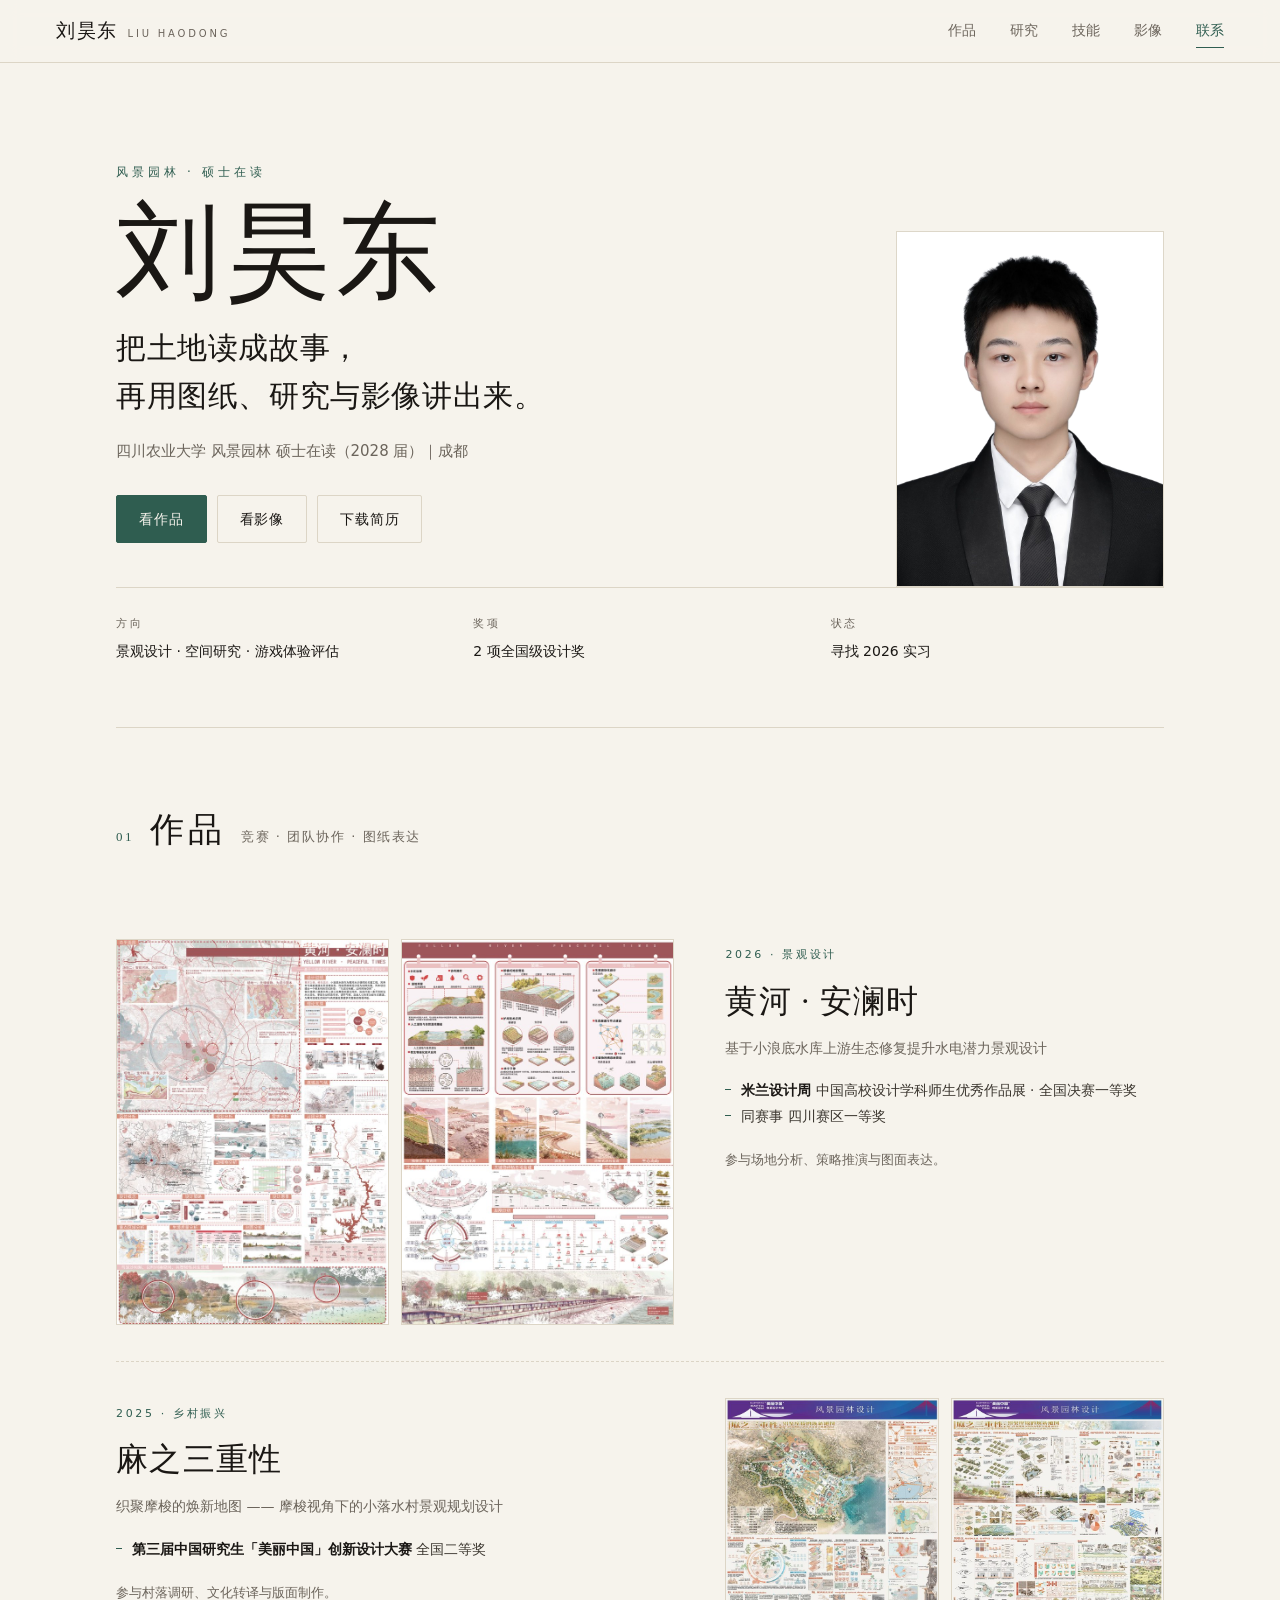
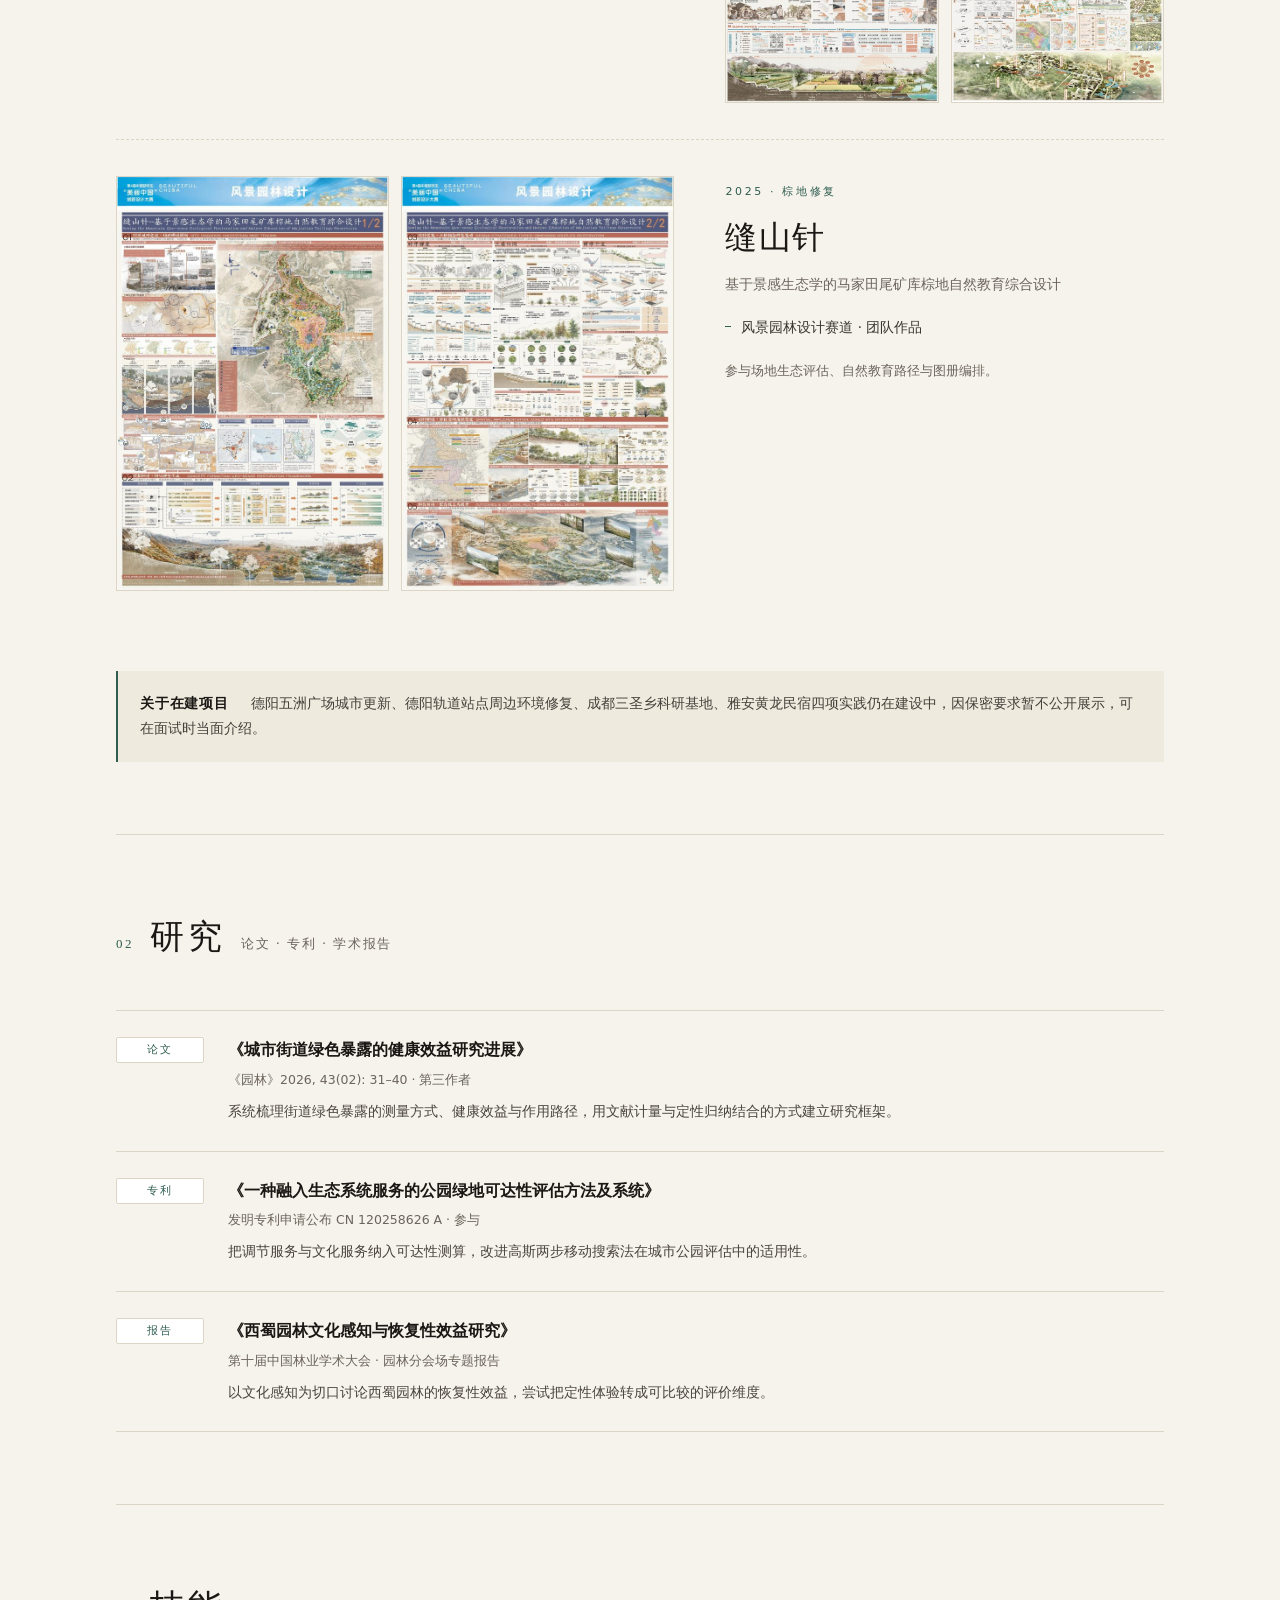
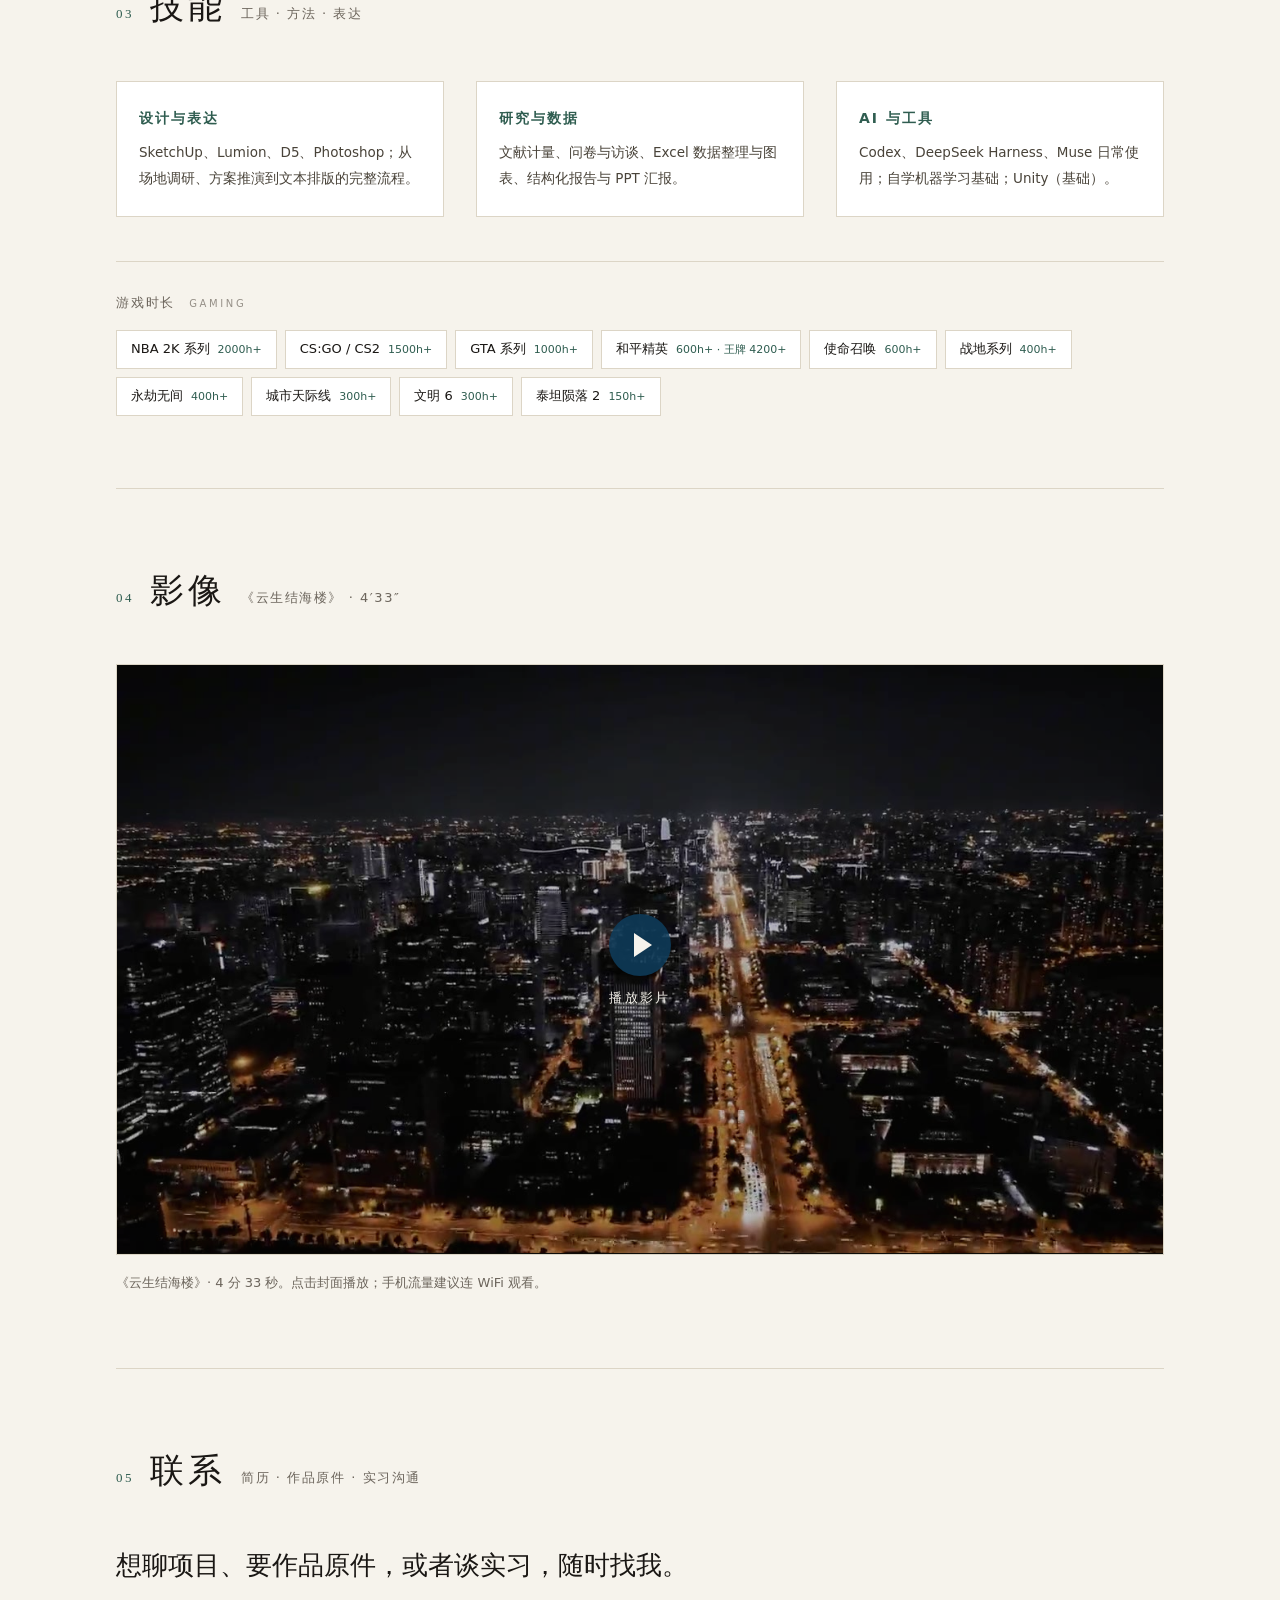
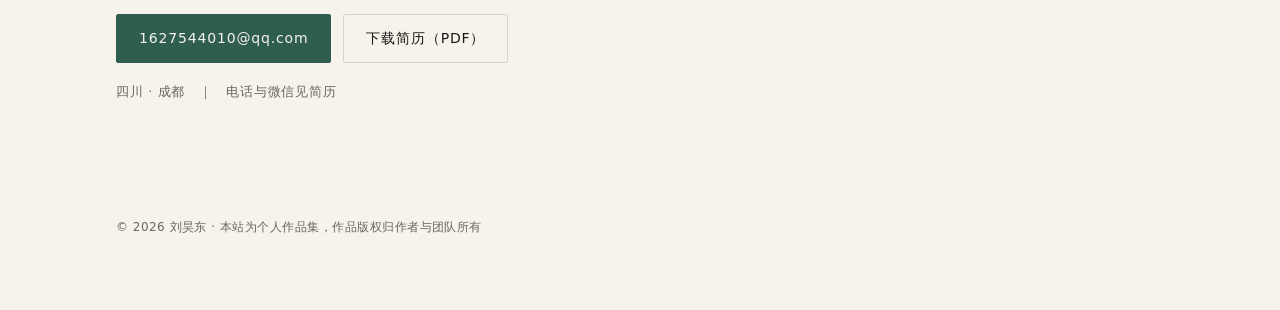
==== commit a4de11a0: "Add files via upload" ====
--- a/index.html
+++ b/index.html
@@ -63,12 +63,12 @@
 
     <article class="work reveal">
       <div class="work-media">
-        <figure class="zoom" data-gallery="huanghe" data-full="assets/img/huanghe-1.jpg" data-caption="《黄河·安澜时》展板一 · 总平面与策略">
-          <img src="assets/img/w/huanghe-1.jpg" alt="《黄河·安澜时》展板一" loading="lazy">
+        <figure class="zoom" data-gallery="huanghe" data-full="assets/img/huanghe-1.jpg?v=3" data-caption="《黄河·安澜时》展板一 · 总平面与策略">
+          <img src="assets/img/w/huanghe-1.jpg?v=3" alt="《黄河·安澜时》展板一" loading="lazy">
           <figcaption>展板一</figcaption>
         </figure>
-        <figure class="zoom" data-gallery="huanghe" data-full="assets/img/huanghe-2.jpg" data-caption="《黄河·安澜时》展板二 · 分区与护岸技术">
-          <img src="assets/img/w/huanghe-2.jpg" alt="《黄河·安澜时》展板二" loading="lazy">
+        <figure class="zoom" data-gallery="huanghe" data-full="assets/img/huanghe-2.jpg?v=3" data-caption="《黄河·安澜时》展板二 · 分区与护岸技术">
+          <img src="assets/img/w/huanghe-2.jpg?v=3" alt="《黄河·安澜时》展板二" loading="lazy">
           <figcaption>展板二</figcaption>
         </figure>
       </div>
@@ -80,7 +80,7 @@
           <li><b>米兰设计周</b> 中国高校设计学科师生优秀作品展 · 全国决赛一等奖</li>
           <li>同赛事 四川赛区一等奖</li>
         </ul>
-        <p class="work-note">团队三人，任第三作者：参与场地分析、策略推演与图面表达。</p>
+        <p class="work-note">参与场地分析、策略推演与图面表达。</p>
       </div>
     </article>
 
@@ -102,7 +102,7 @@
         <ul class="awards">
           <li><b>第三届中国研究生「美丽中国」创新设计大赛</b> 全国二等奖</li>
         </ul>
-        <p class="work-note">团队五人，任第五作者：参与村落调研、文化转译与版面制作。</p>
+        <p class="work-note">参与村落调研、文化转译与版面制作。</p>
       </div>
     </article>
 
@@ -262,3 +262,4 @@
 </body>
 </html>
 
+
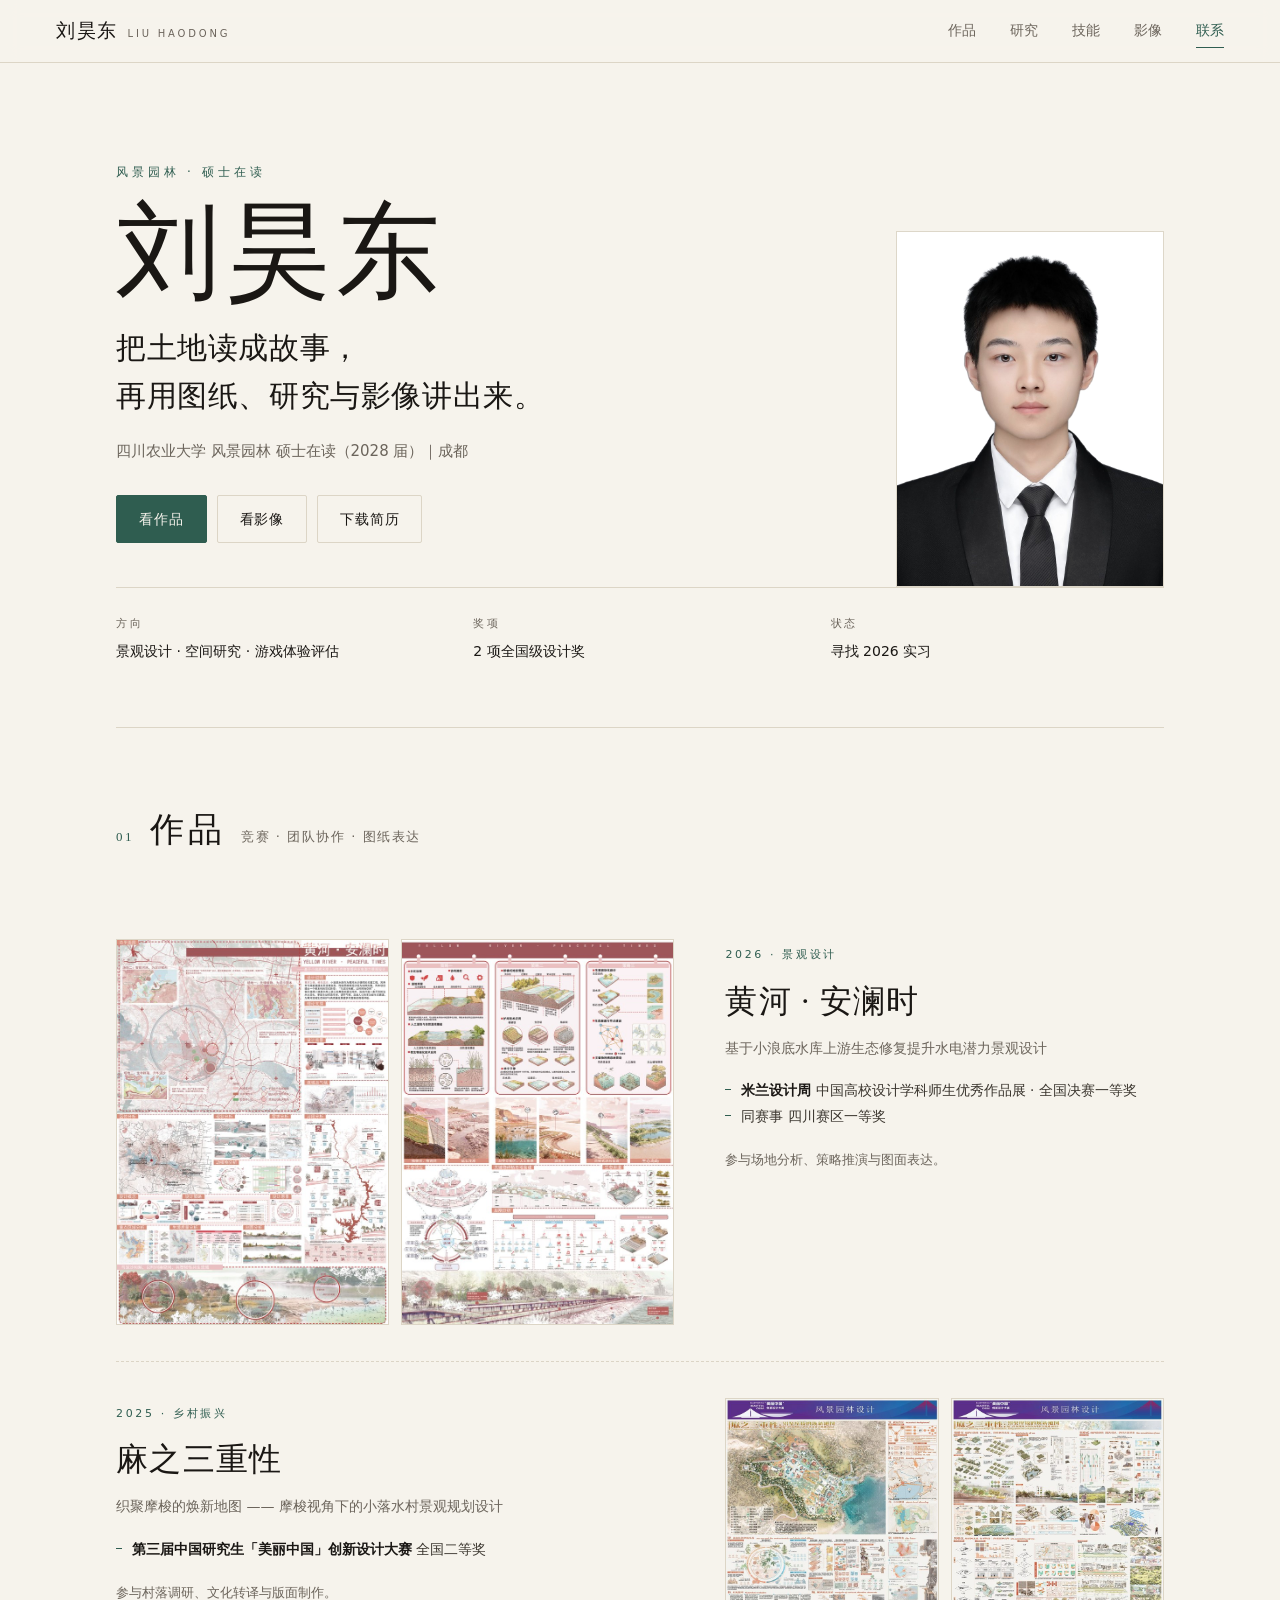
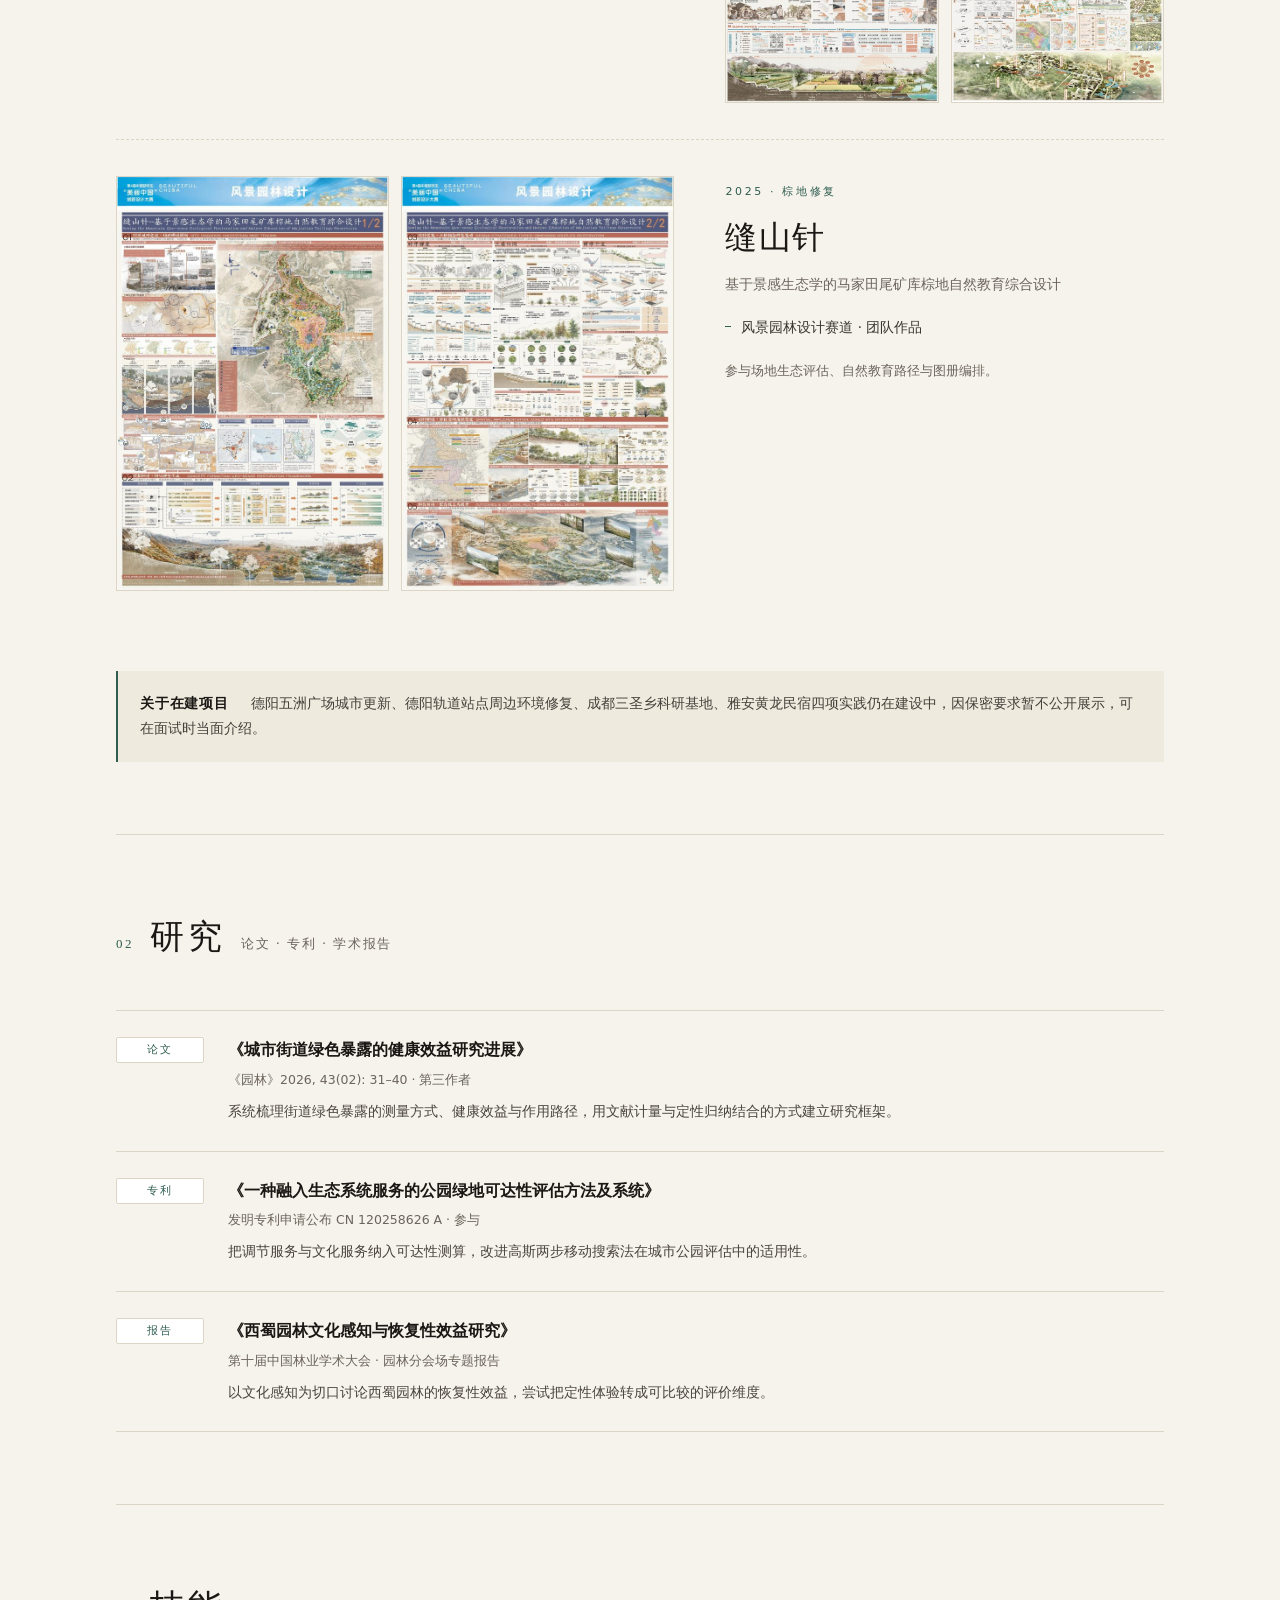
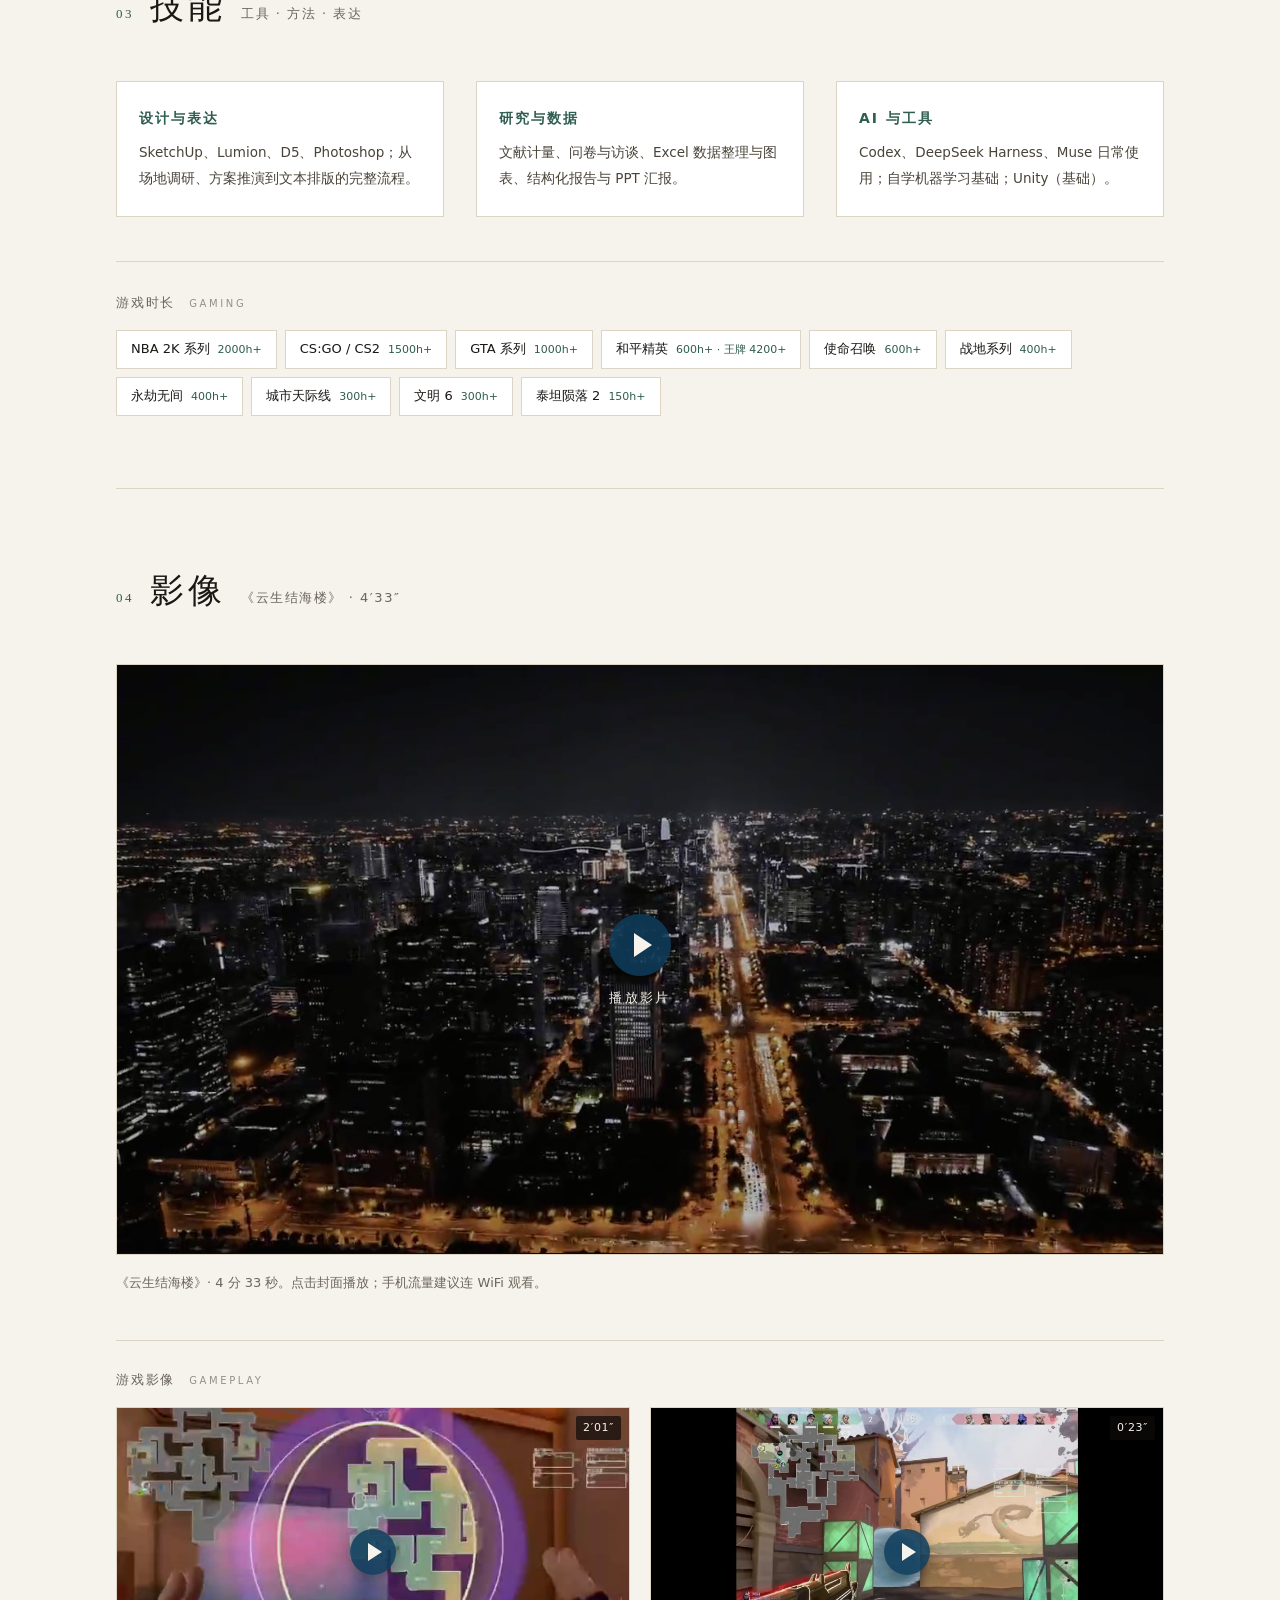
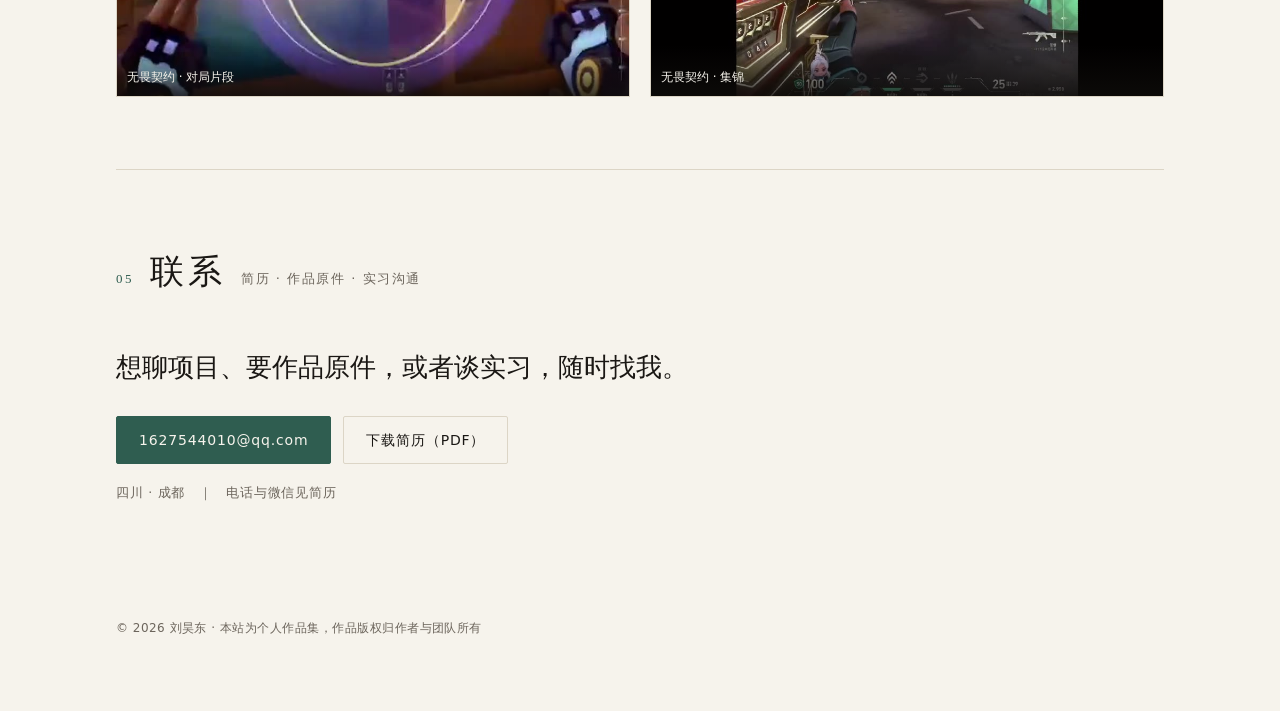
==== commit c0b5fe85: "Add files via upload" ====
--- a/index.html
+++ b/index.html
@@ -225,6 +225,21 @@
       </button>
     </div>
     <p class="film-note">《云生结海楼》· 4 分 33 秒。点击封面播放；手机流量建议连 WiFi 观看。</p>
+
+    <h3 class="clip-head">游戏影像 <em>GAMEPLAY</em></h3>
+    <div class="clip-grid">
+
+      <figure class="clip" data-video="assets/video/game/valorant-2.mp4" data-title="无畏契约 · 对局片段">
+        <img src="assets/video/game/valorant-2.jpg" alt="无畏契约 对局片段" loading="lazy">
+        <span class="clip-play" aria-hidden="true"></span><span class="clip-dur">2′01″</span>
+        <figcaption>无畏契约 · 对局片段</figcaption>
+      </figure>
+      <figure class="clip" data-video="assets/video/game/valorant-3.mp4" data-title="无畏契约 · 集锦">
+        <img src="assets/video/game/valorant-3.jpg" alt="无畏契约 集锦" loading="lazy">
+        <span class="clip-play" aria-hidden="true"></span><span class="clip-dur">0′23″</span>
+        <figcaption>无畏契约 · 集锦</figcaption>
+      </figure>
+    </div>
   </section>
 
   <section id="contact" class="section contact">
@@ -251,6 +266,7 @@
   <button class="lb-btn lb-prev" aria-label="上一张">‹</button>
   <figure class="lb-stage">
     <img alt="">
+    <video controls playsinline hidden></video>
     <figcaption></figcaption>
   </figure>
   <button class="lb-btn lb-next" aria-label="下一张">›</button>
@@ -263,3 +279,6 @@
 </html>
 
 
+
+
+
--- a/assets/css/style.css
+++ b/assets/css/style.css
@@ -1,4 +1,4 @@
-/* ===========================================================
+﻿/* ===========================================================
    刘昊东 · 作品集
    纯静态，无依赖，可直接部署 GitHub Pages
    =========================================================== */
@@ -221,6 +221,42 @@
 .film.playing .film-play{opacity:0;pointer-events:none}
 .film-note{margin:16px 0 0;font-size:13px;color:var(--muted);line-height:1.9;max-width:70ch}
 
+
+/* ---------- 游戏影像 ---------- */
+.clip-head{
+  margin:44px 0 16px;font-size:13px;letter-spacing:.14em;color:var(--muted);
+  font-weight:500;padding-top:28px;border-top:1px solid var(--line);
+}
+.clip-head em{font-style:normal;font-size:10px;letter-spacing:.26em;margin-left:8px;opacity:.7}
+.clip-grid{display:grid;grid-template-columns:repeat(auto-fit,minmax(280px,1fr));gap:clamp(12px,1.8vw,20px)}
+.clip{
+  position:relative;margin:0;overflow:hidden;border:1px solid var(--line);
+  background:#0e0c0a;cursor:pointer;
+}
+.clip img{width:100%;aspect-ratio:16/9;object-fit:cover;height:auto;transition:transform .5s cubic-bezier(.2,.7,.3,1),opacity .3s;opacity:.92}
+.clip:hover img{transform:scale(1.04);opacity:1}
+.clip-play{
+  position:absolute;left:50%;top:50%;transform:translate(-50%,-50%);
+  width:46px;height:46px;border-radius:50%;background:rgba(15,61,92,.86);
+  display:flex;align-items:center;justify-content:center;
+  pointer-events:none;transition:transform .3s,background-color .3s;
+  box-shadow:0 4px 14px rgba(0,0,0,.3);
+}
+.clip-play::after{
+  content:"";width:0;height:0;margin-left:3px;
+  border-left:14px solid #f6f3ec;border-top:9px solid transparent;border-bottom:9px solid transparent;
+}
+.clip:hover .clip-play{transform:translate(-50%,-50%) scale(1.1);background:rgba(15,61,92,.95)}
+.clip-dur{
+  position:absolute;right:8px;top:8px;font-size:11px;letter-spacing:.06em;
+  color:#f6f3ec;background:rgba(14,12,10,.72);padding:2px 7px;border-radius:2px;
+}
+.clip figcaption{
+  position:absolute;left:0;right:0;bottom:0;padding:22px 10px 8px;
+  font-size:12px;color:#f6f3ec;
+  background:linear-gradient(transparent,rgba(14,12,10,.82));
+}
+@media (max-width:700px){ .clip-grid{grid-template-columns:1fr} }
 /* ---------- 联系 ---------- */
 .contact{border-bottom:none}
 .contact-lede{font-family:var(--serif);font-size:clamp(20px,3vw,26px);margin:0 0 26px;line-height:1.7}
@@ -240,6 +276,7 @@
 }
 .lightbox.on{display:flex}
 .lb-stage{margin:0;display:flex;flex-direction:column;align-items:center;gap:12px;max-height:100%}
+.lb-stage video{max-width:100%;max-height:84vh;background:#000}
 .lb-stage img{
   max-width:100%;max-height:84vh;box-shadow:0 24px 70px rgba(0,0,0,.55);
   animation:lbIn .25s ease;
@@ -304,3 +341,7 @@
   .work{page-break-inside:avoid}
   .reveal{opacity:1;transform:none}
 }
+
+
+
+
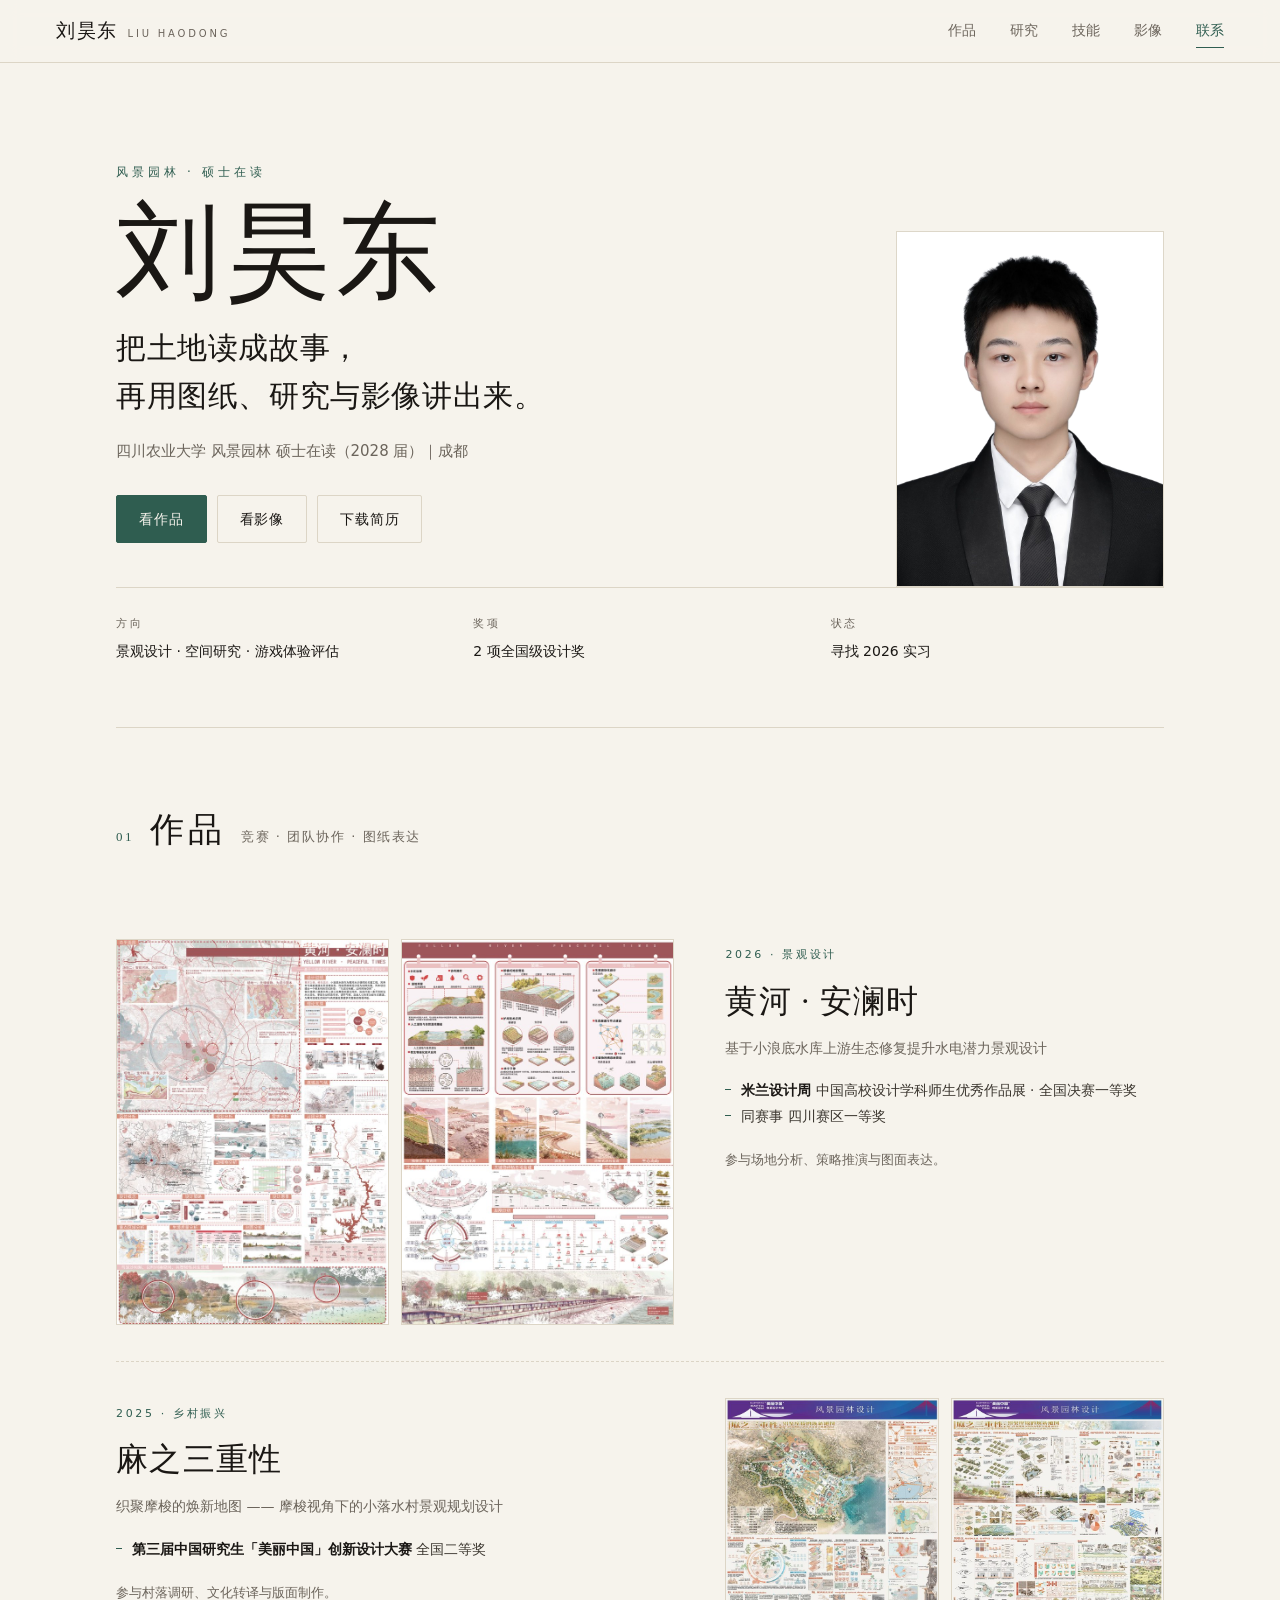
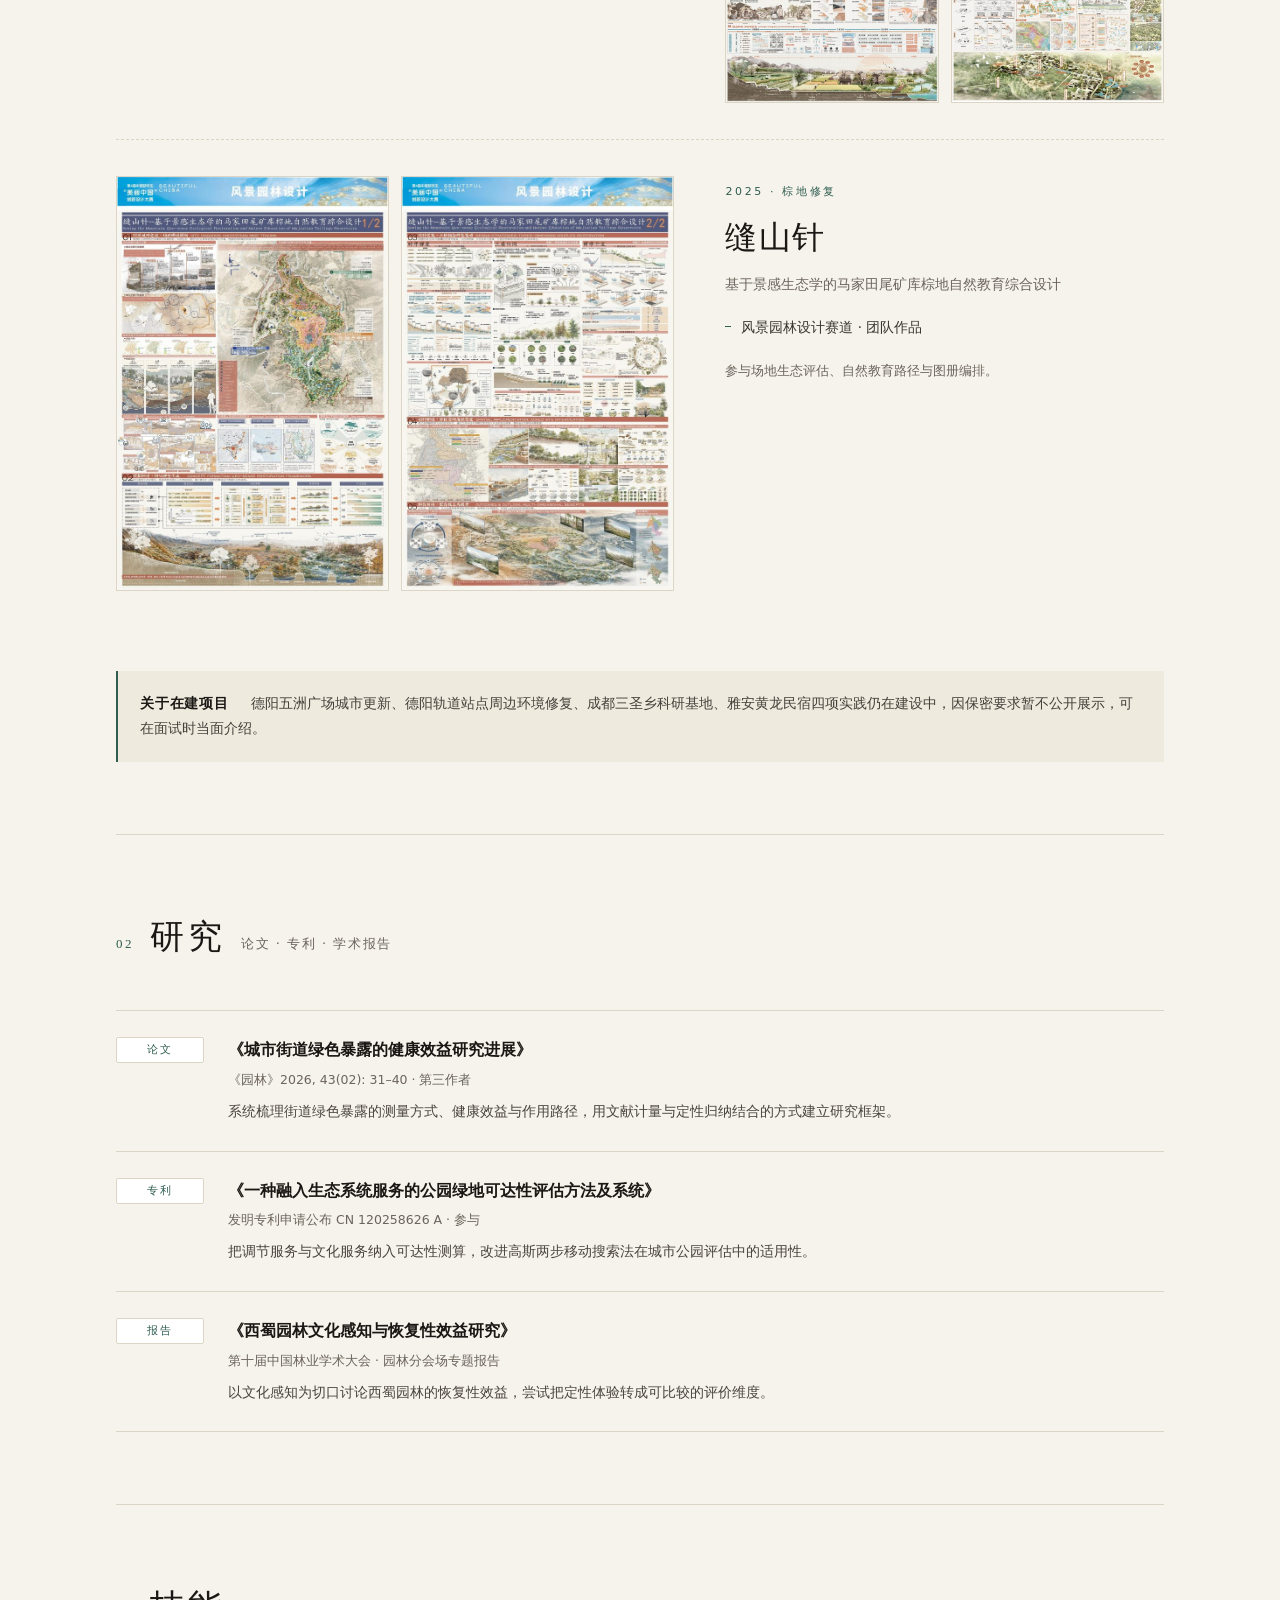
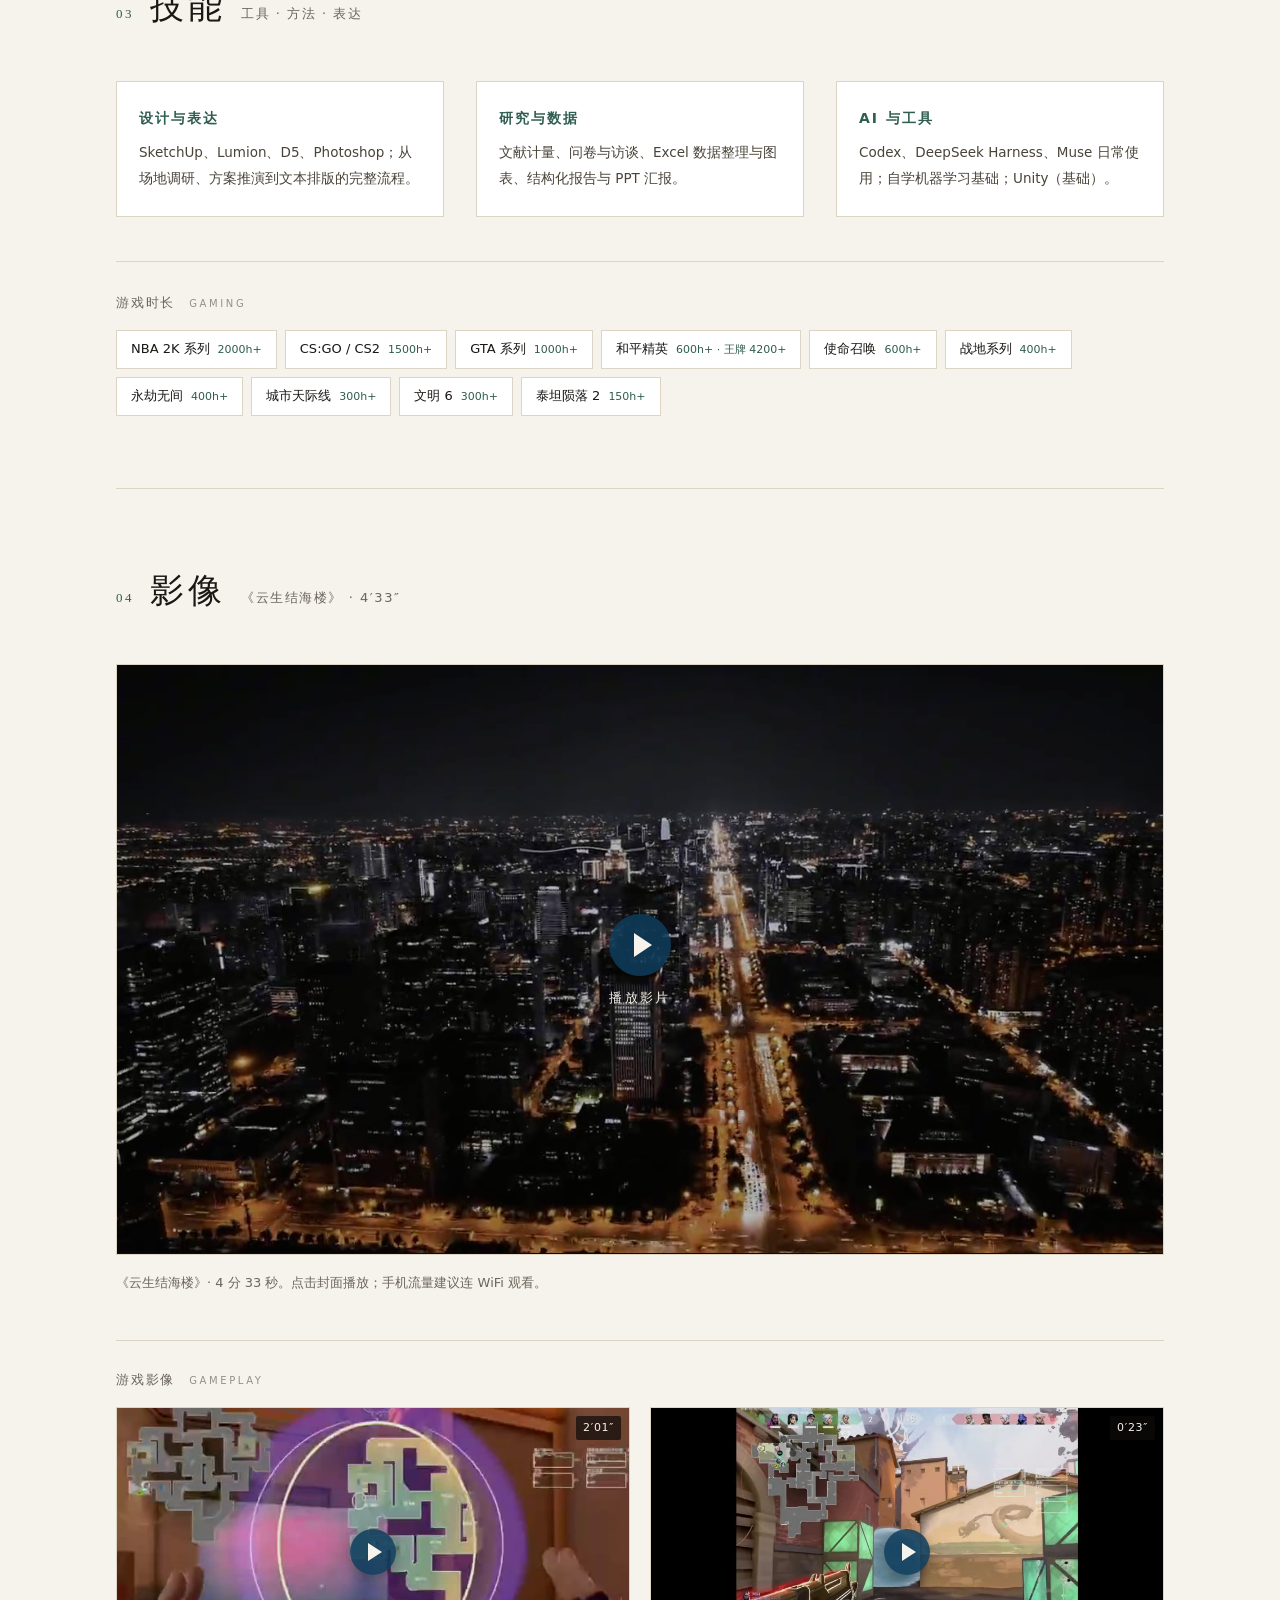
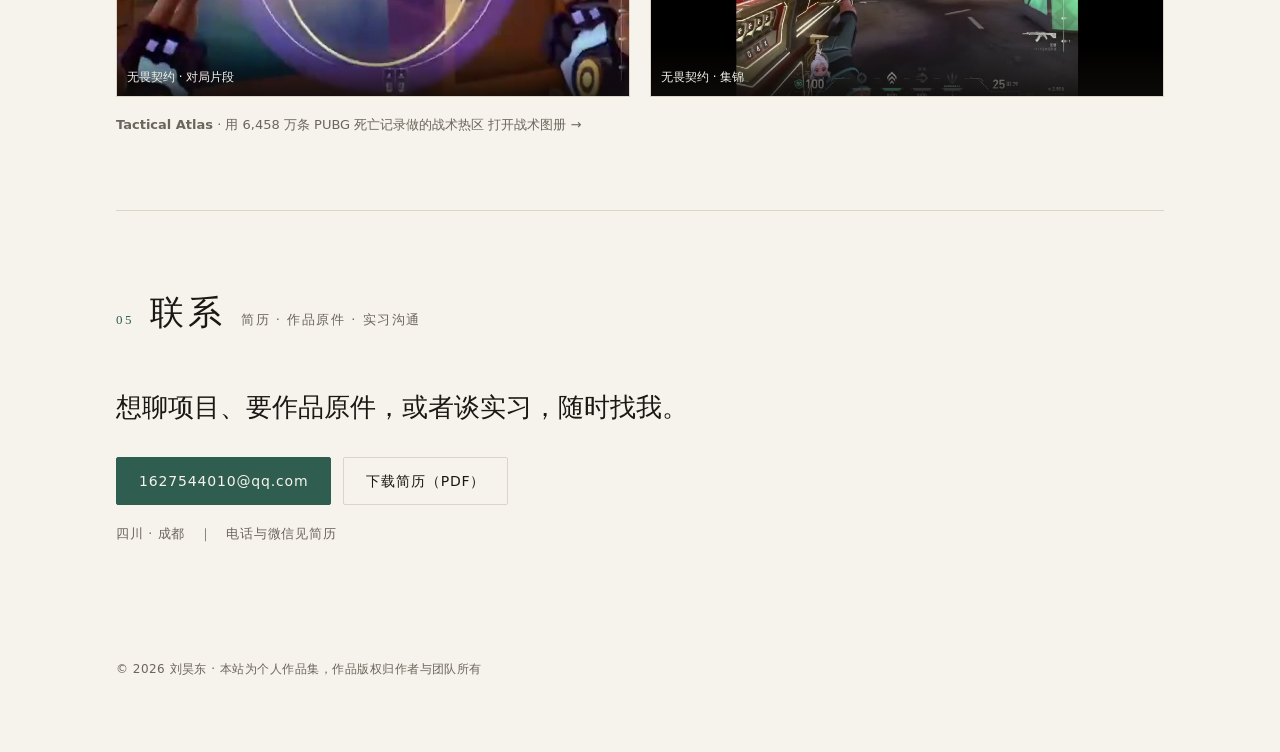
==== commit 5c2d4f36: "Add files via upload Add Tactical Atlas link to homepage" ====
--- a/index.html
+++ b/index.html
@@ -1,4 +1,4 @@
-﻿<!DOCTYPE html>
+<!DOCTYPE html>
 <html lang="zh-CN">
 <head>
 <meta charset="utf-8">
@@ -240,6 +240,11 @@
         <figcaption>无畏契约 · 集锦</figcaption>
       </figure>
     </div>
+
+    <p class="film-note">
+      <b>Tactical Atlas</b> · 用 6,458 万条 PUBG 死亡记录做的战术热区
+      <a href="tactical-atlas/">打开战术图册 →</a>
+    </p>
   </section>
 
   <section id="contact" class="section contact">
@@ -277,8 +282,8 @@
 <script src="assets/js/main.js"></script>
 </body>
 </html>
-
-
-
-
-
+
+
+
+
+
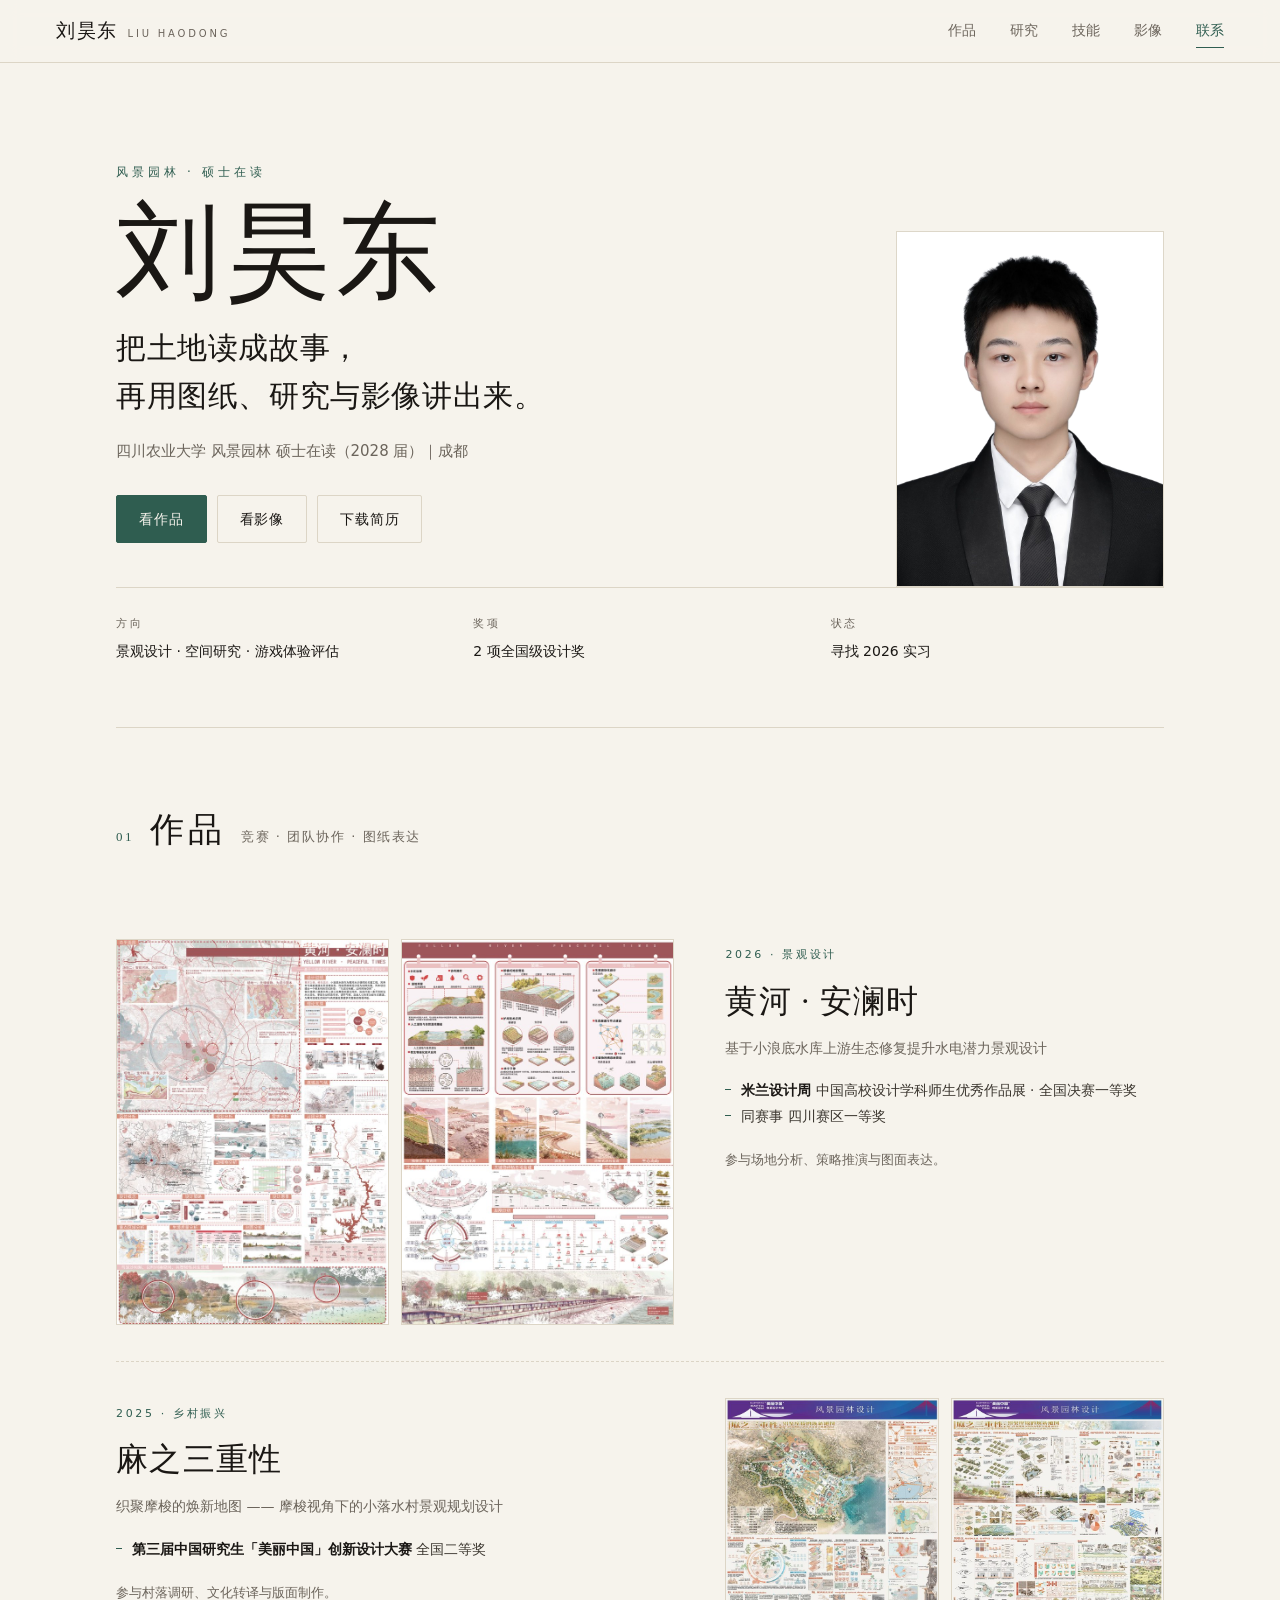
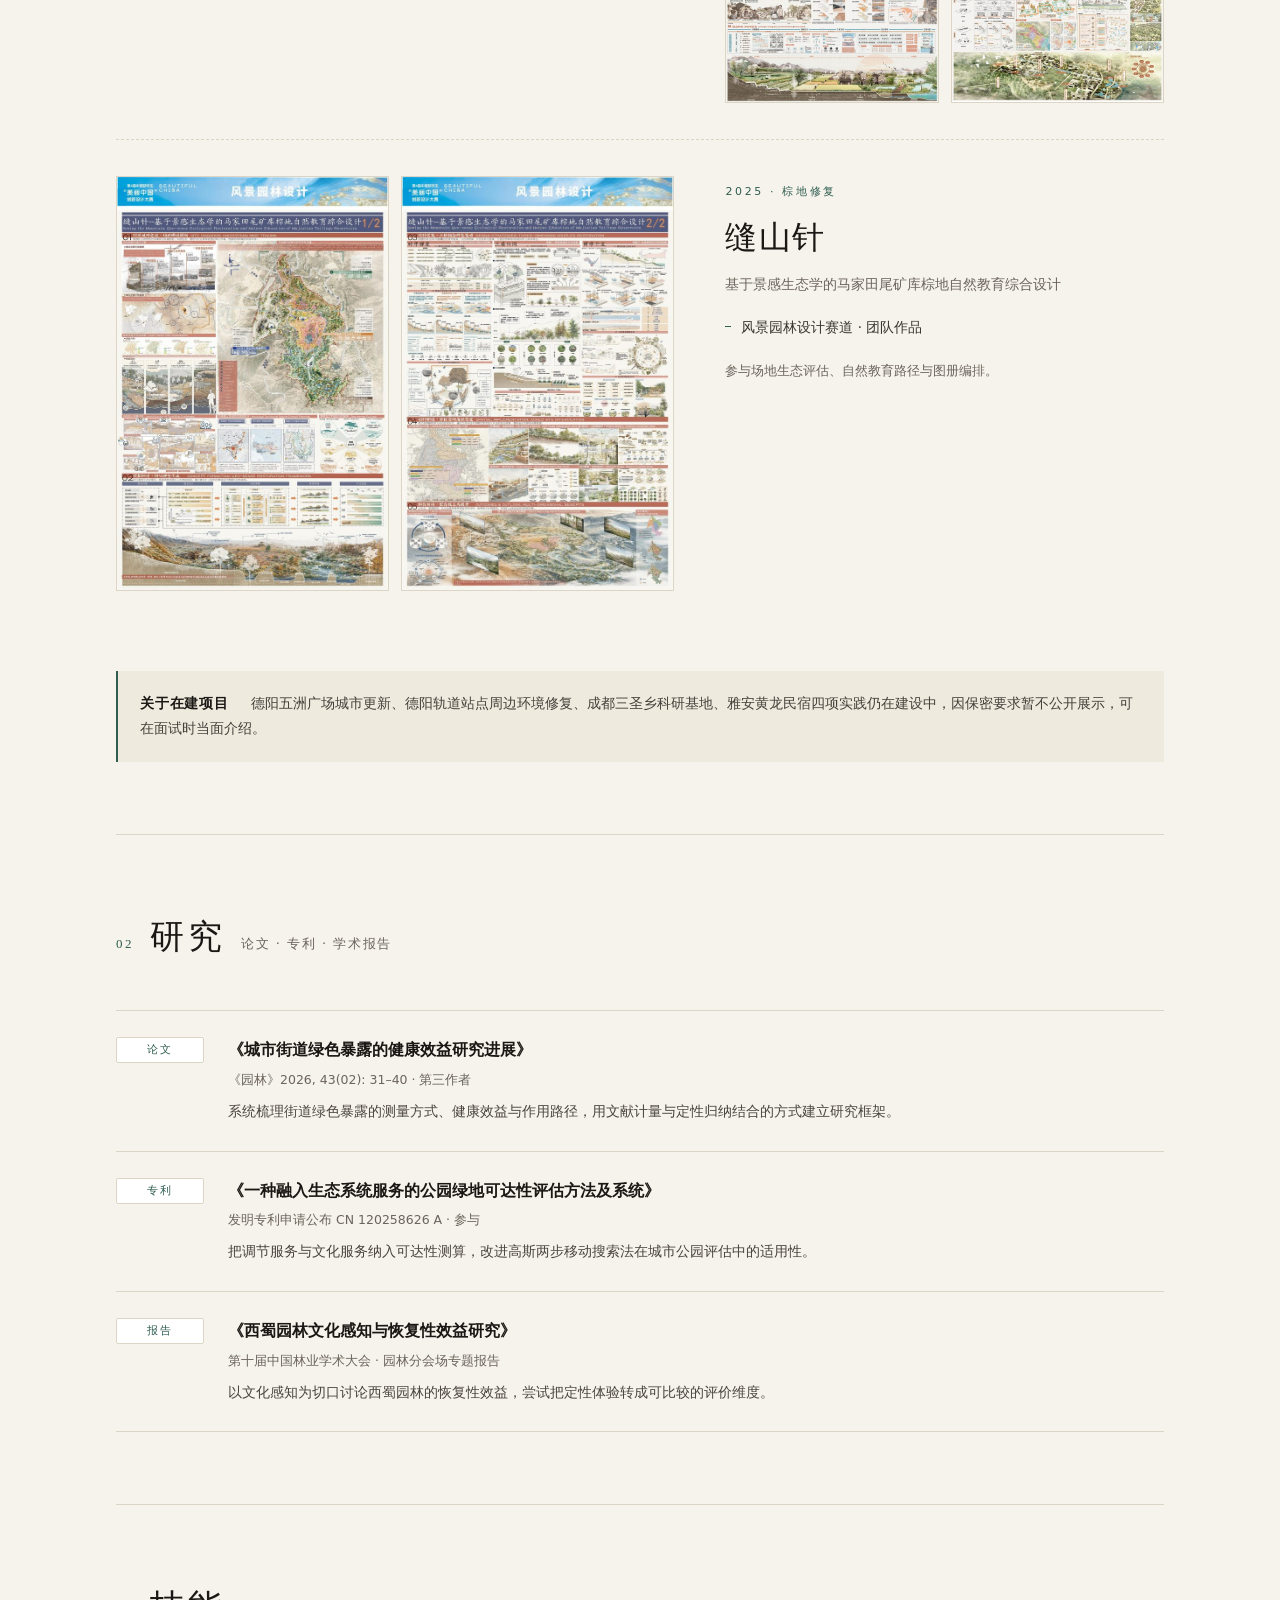
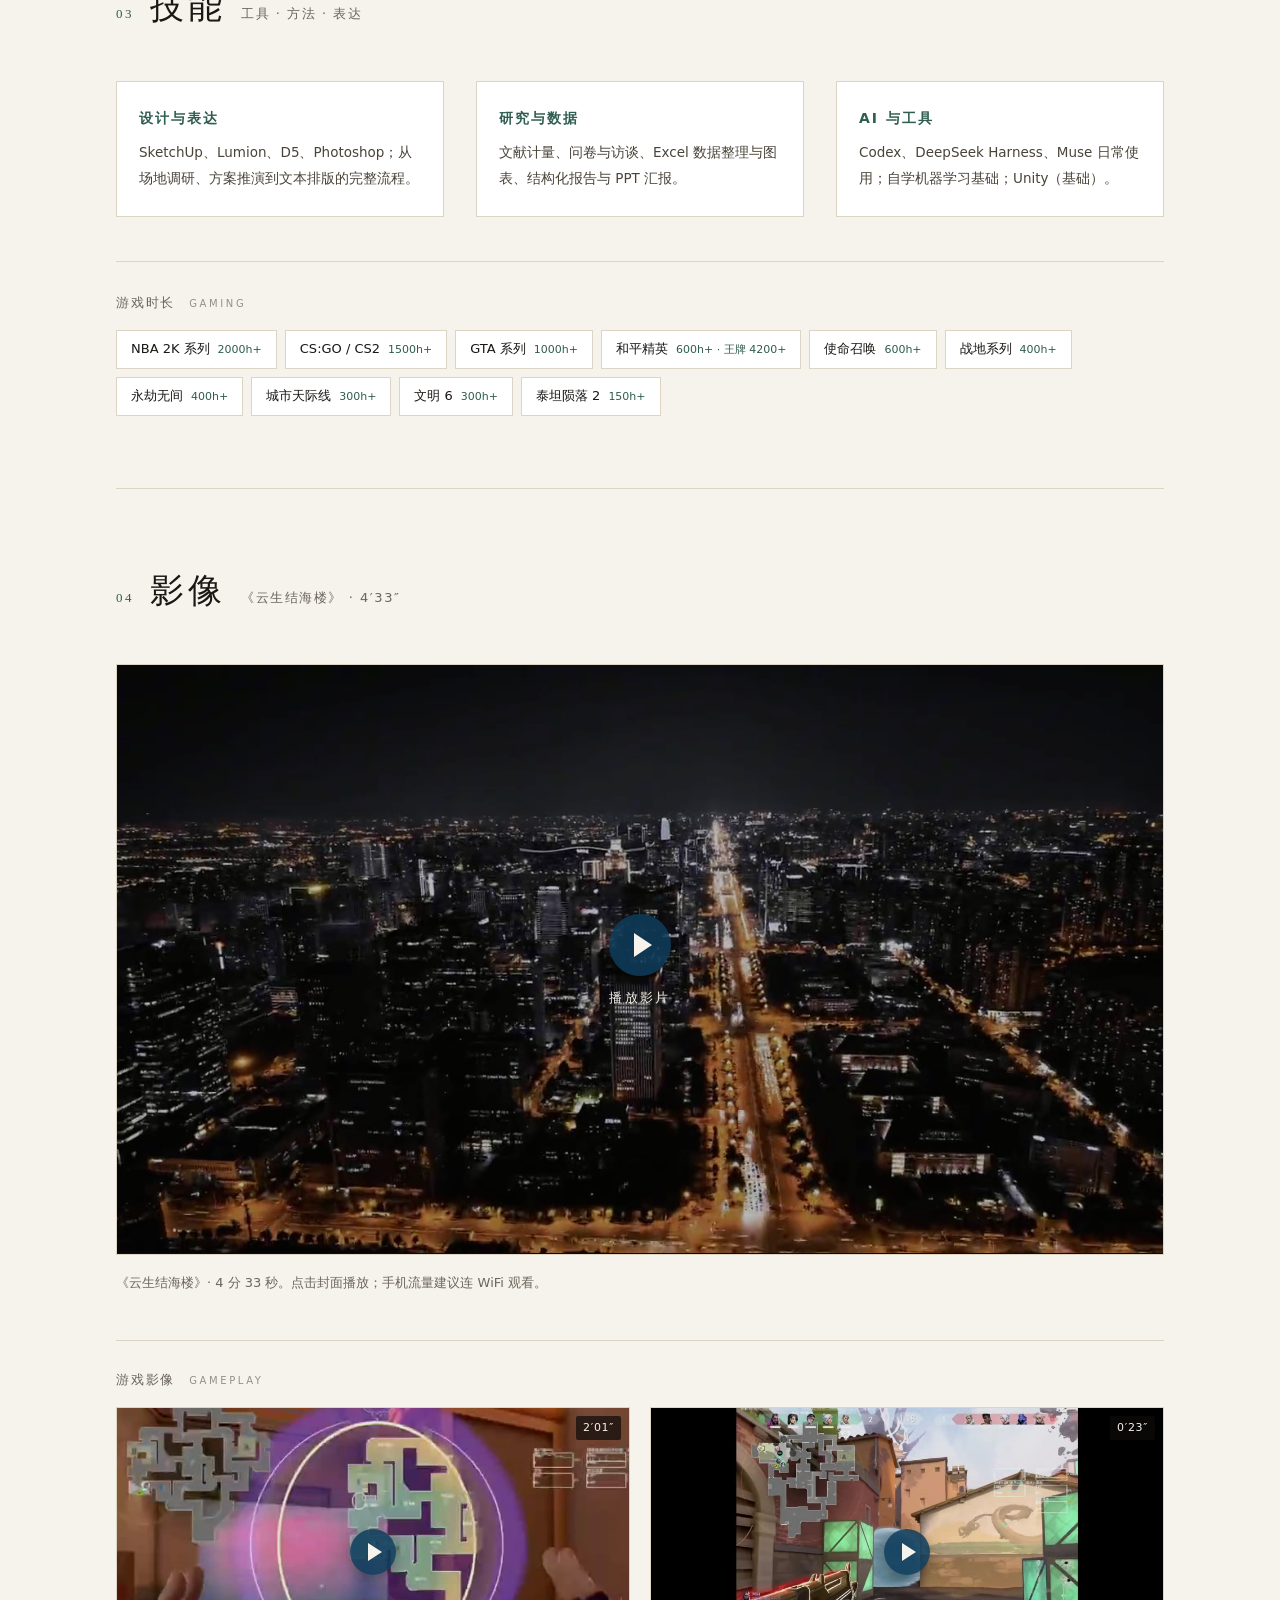
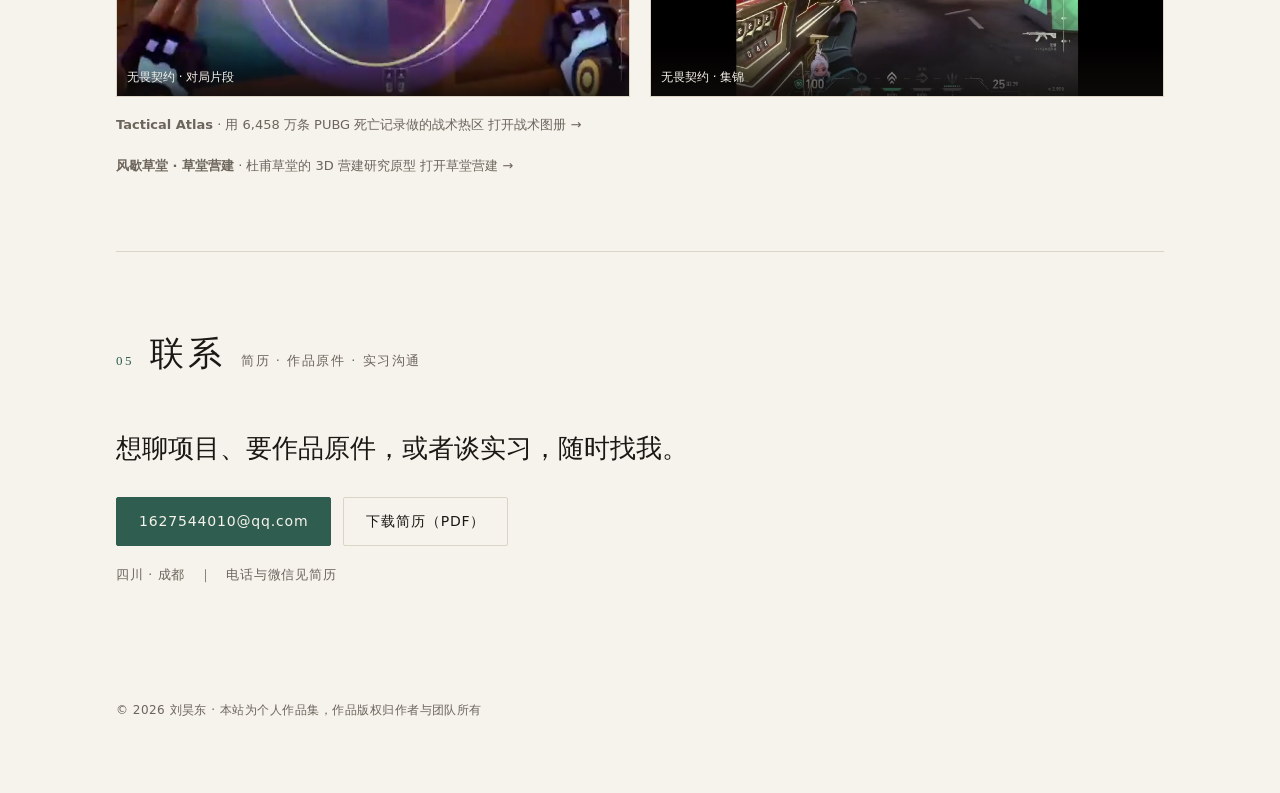
==== commit 0c591cab: "Add files via upload Add Du Fu Thatched Cottage 3D garden prototype" ====
--- a/index.html
+++ b/index.html
@@ -245,6 +245,11 @@
       <b>Tactical Atlas</b> · 用 6,458 万条 PUBG 死亡记录做的战术热区
       <a href="tactical-atlas/">打开战术图册 →</a>
     </p>
+
+    <p class="film-note">
+      <b>风歇草堂 · 草堂营建</b> · 杜甫草堂的 3D 营建研究原型
+      <a href="dufu-garden/">打开草堂营建 →</a>
+    </p>
   </section>
 
   <section id="contact" class="section contact">
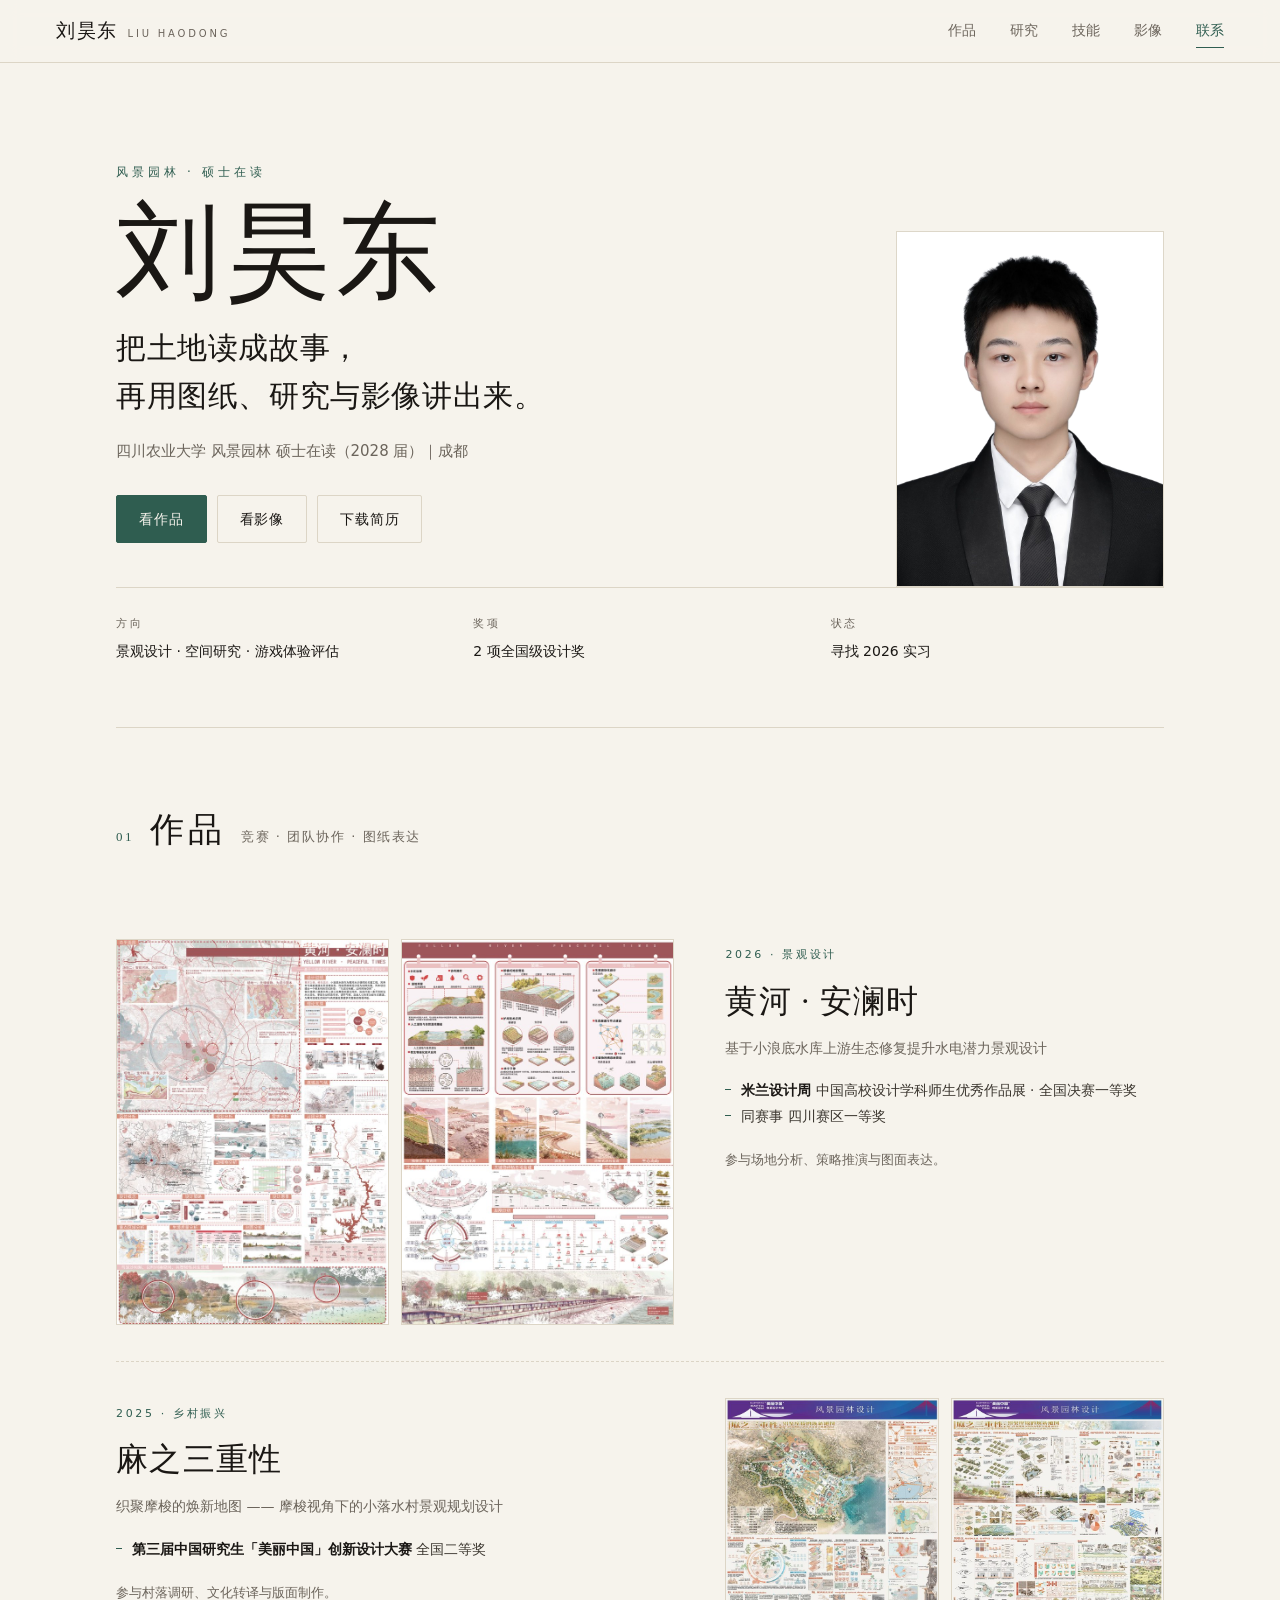
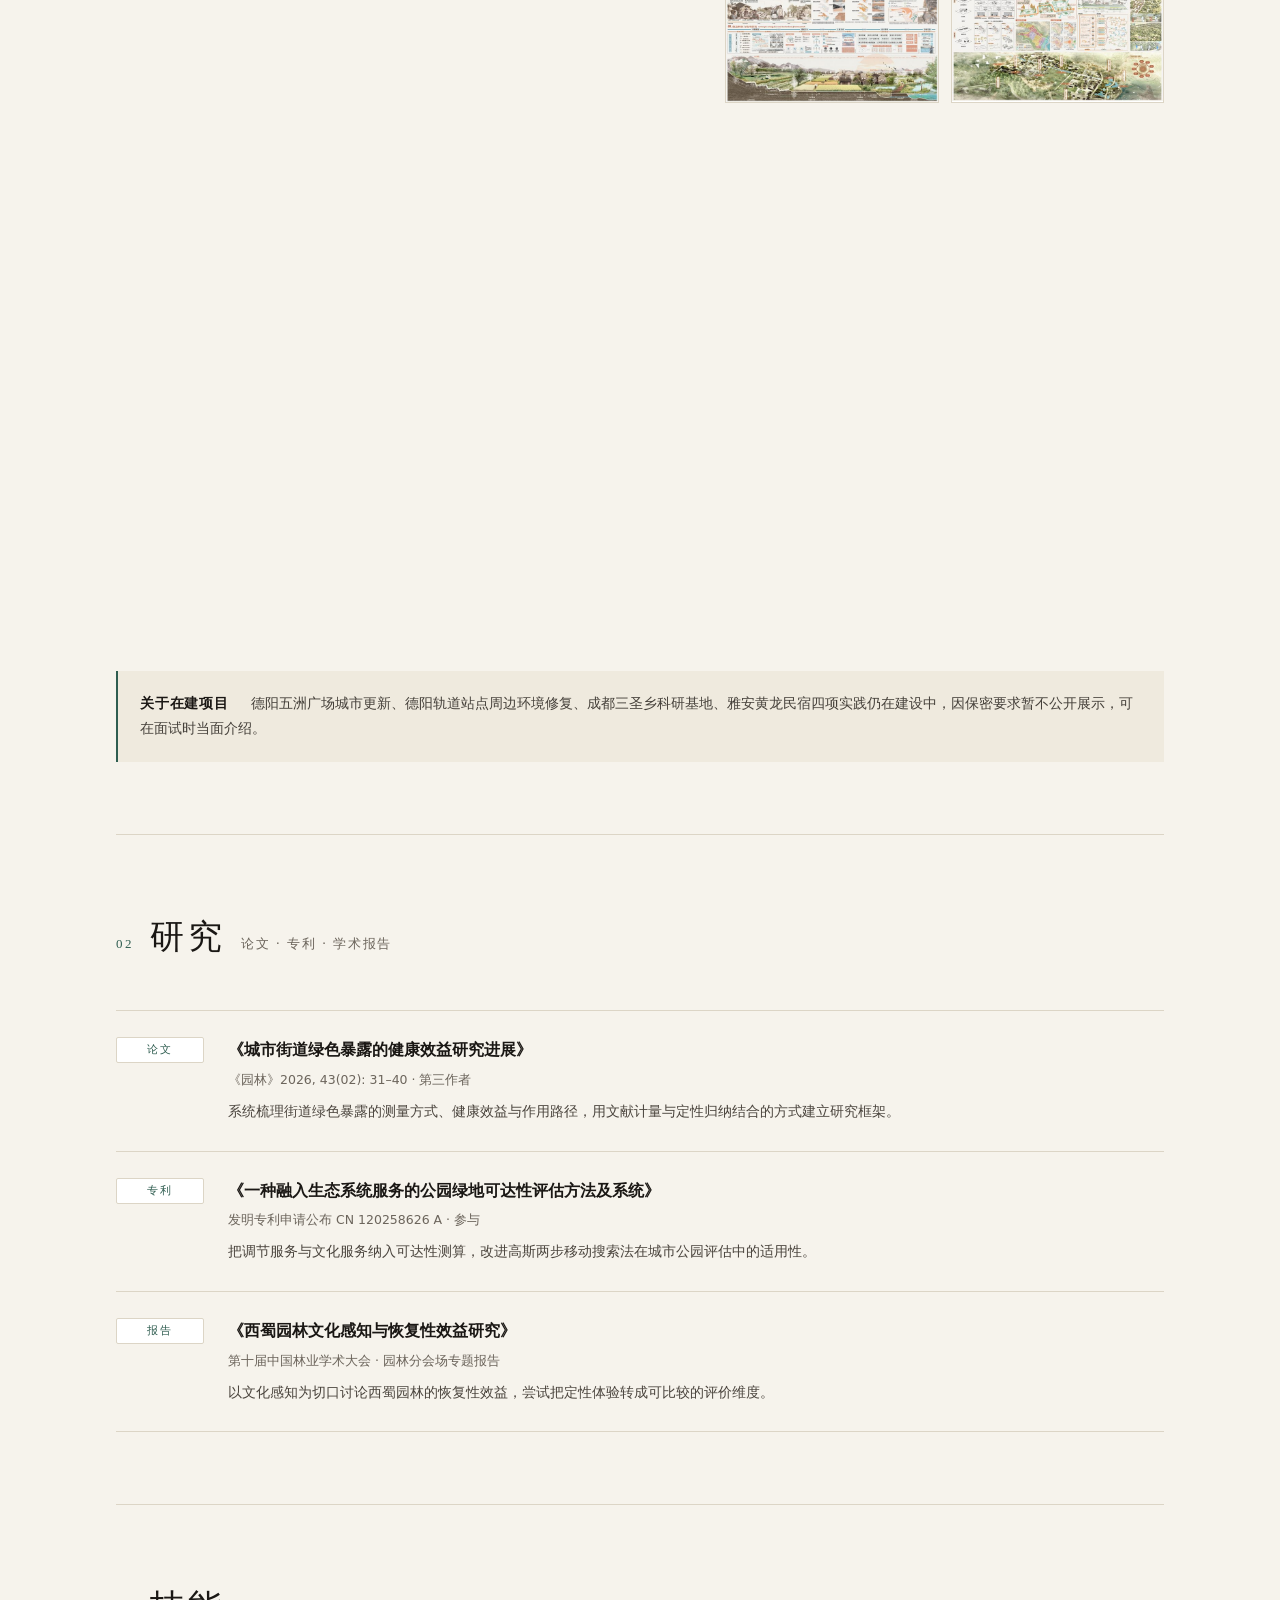
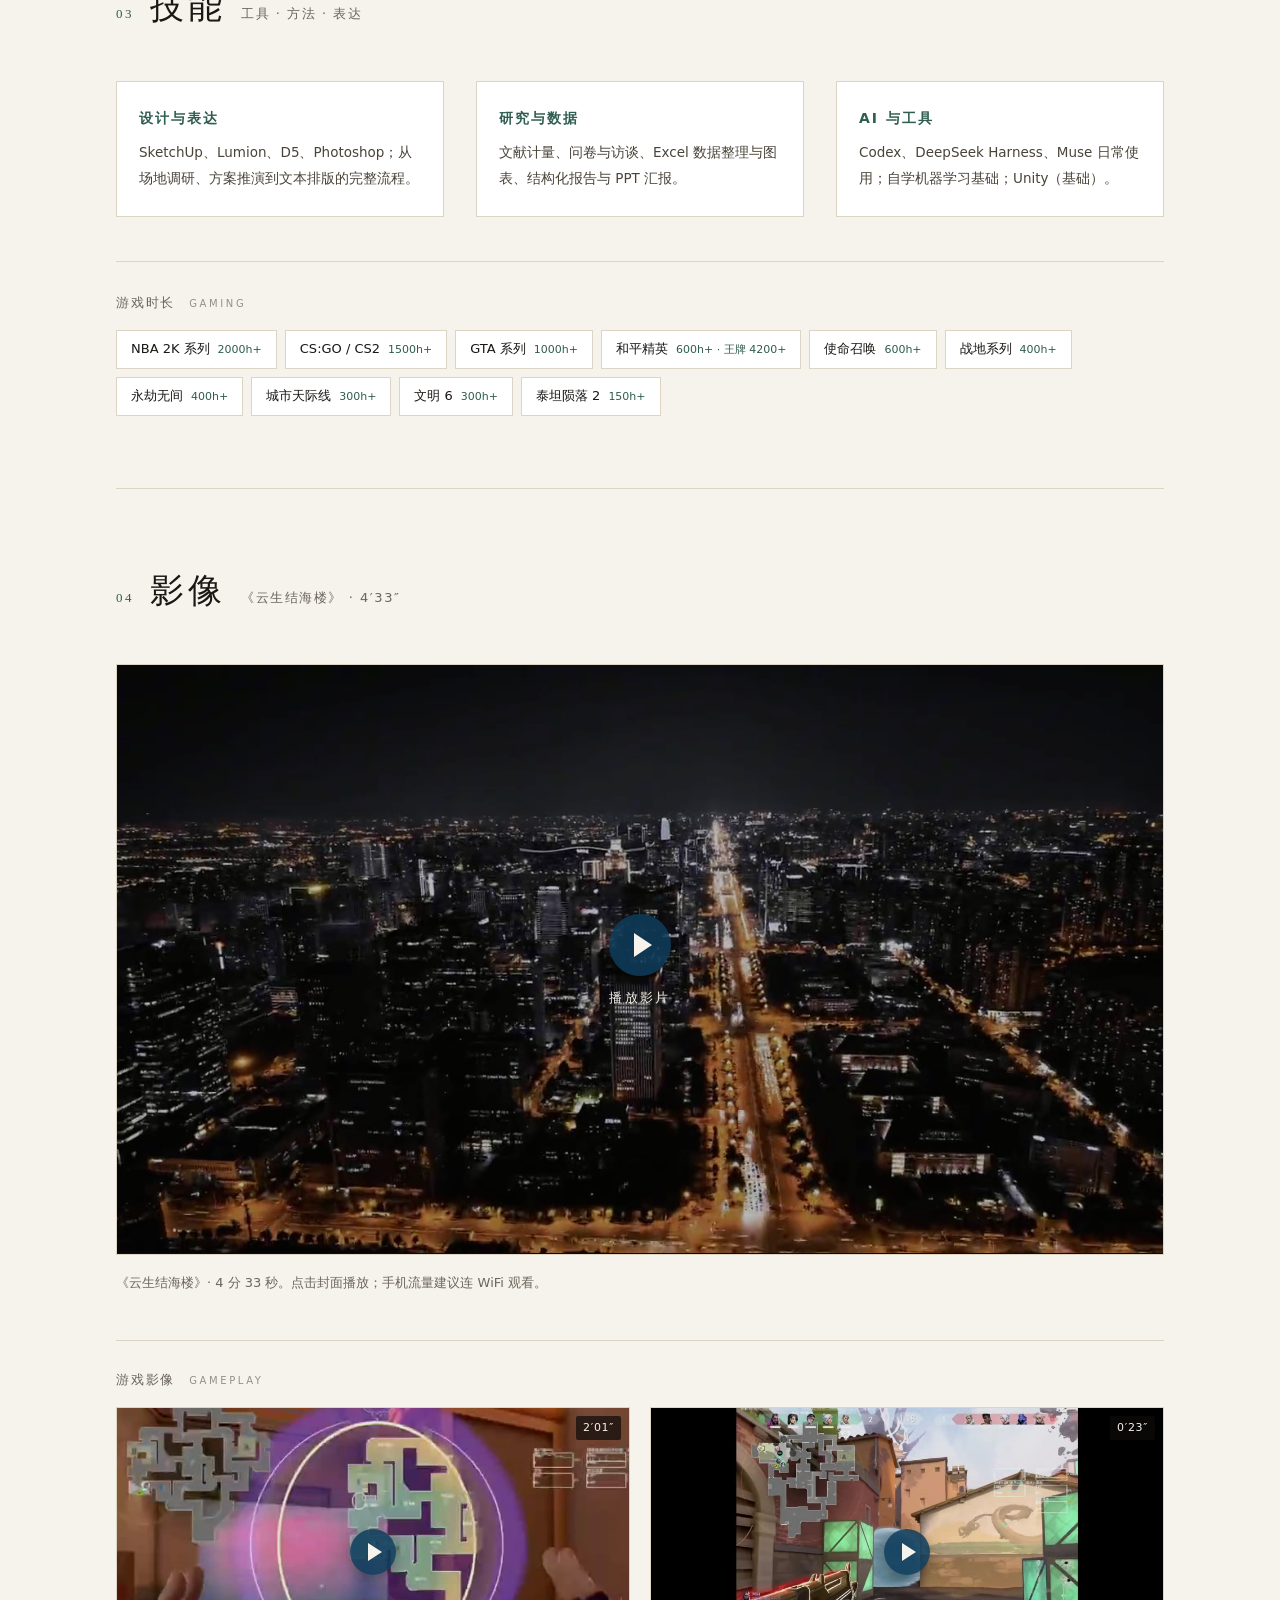
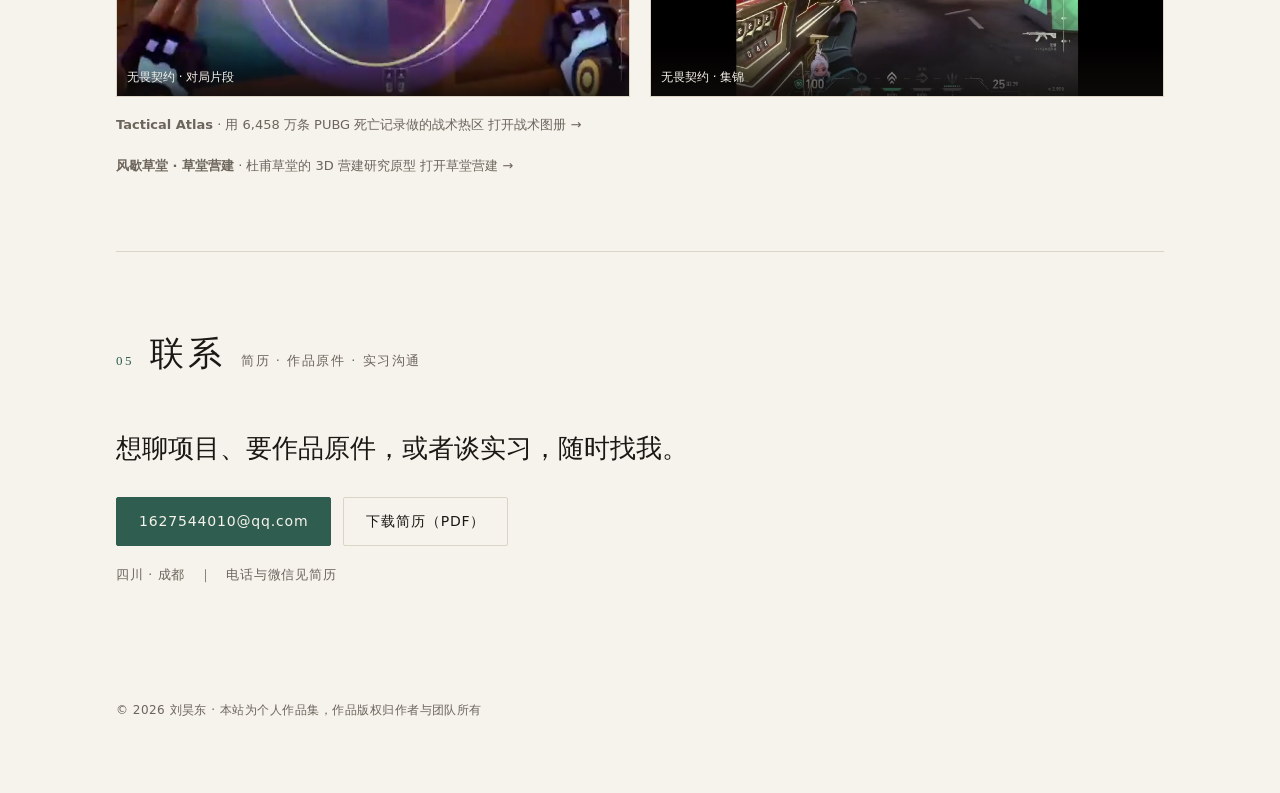
==== commit c5d89a53: "Add files via upload Add Du Fu garden prototype and restore portfolio" ====
--- a/index.html
+++ b/index.html
@@ -248,7 +248,7 @@
 
     <p class="film-note">
       <b>风歇草堂 · 草堂营建</b> · 杜甫草堂的 3D 营建研究原型
-      <a href="dufu-garden/">打开草堂营建 →</a>
+      <a href="dufu-garden.html">打开草堂营建 →</a>
     </p>
   </section>
 
